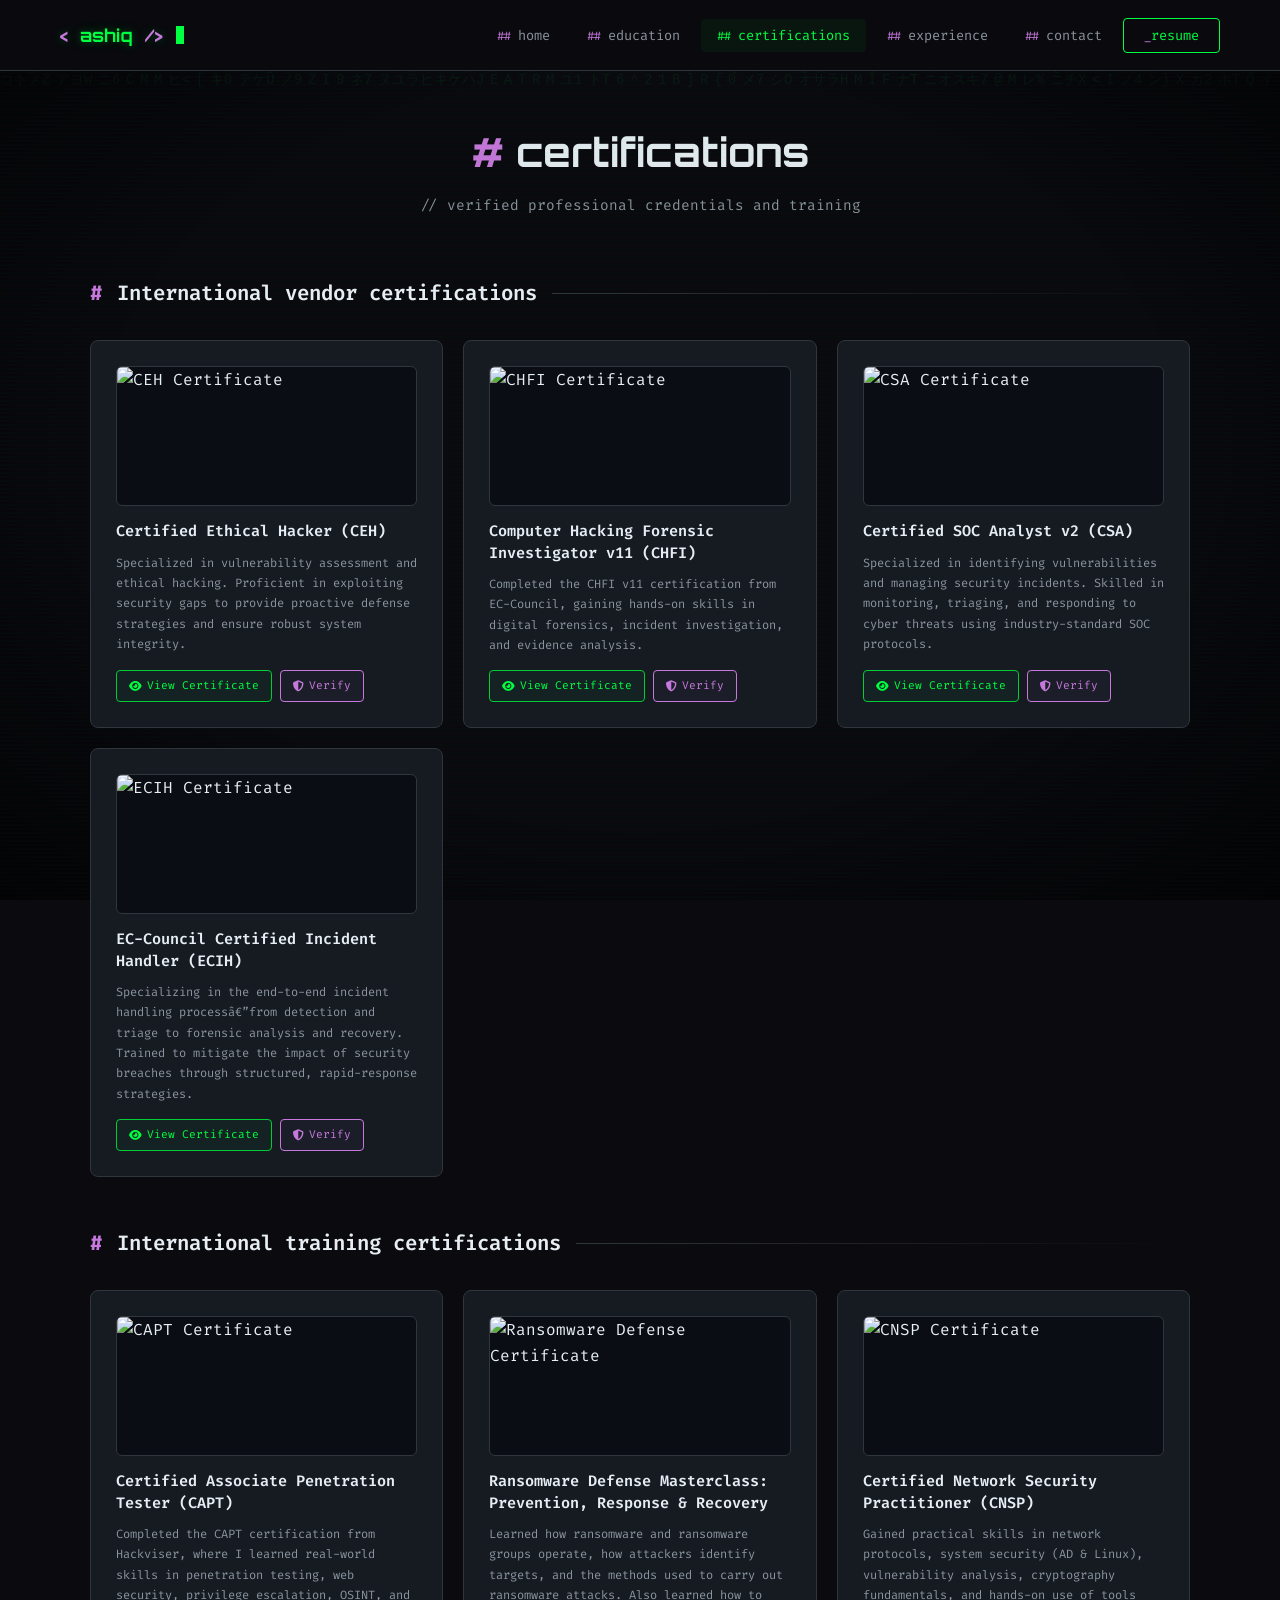
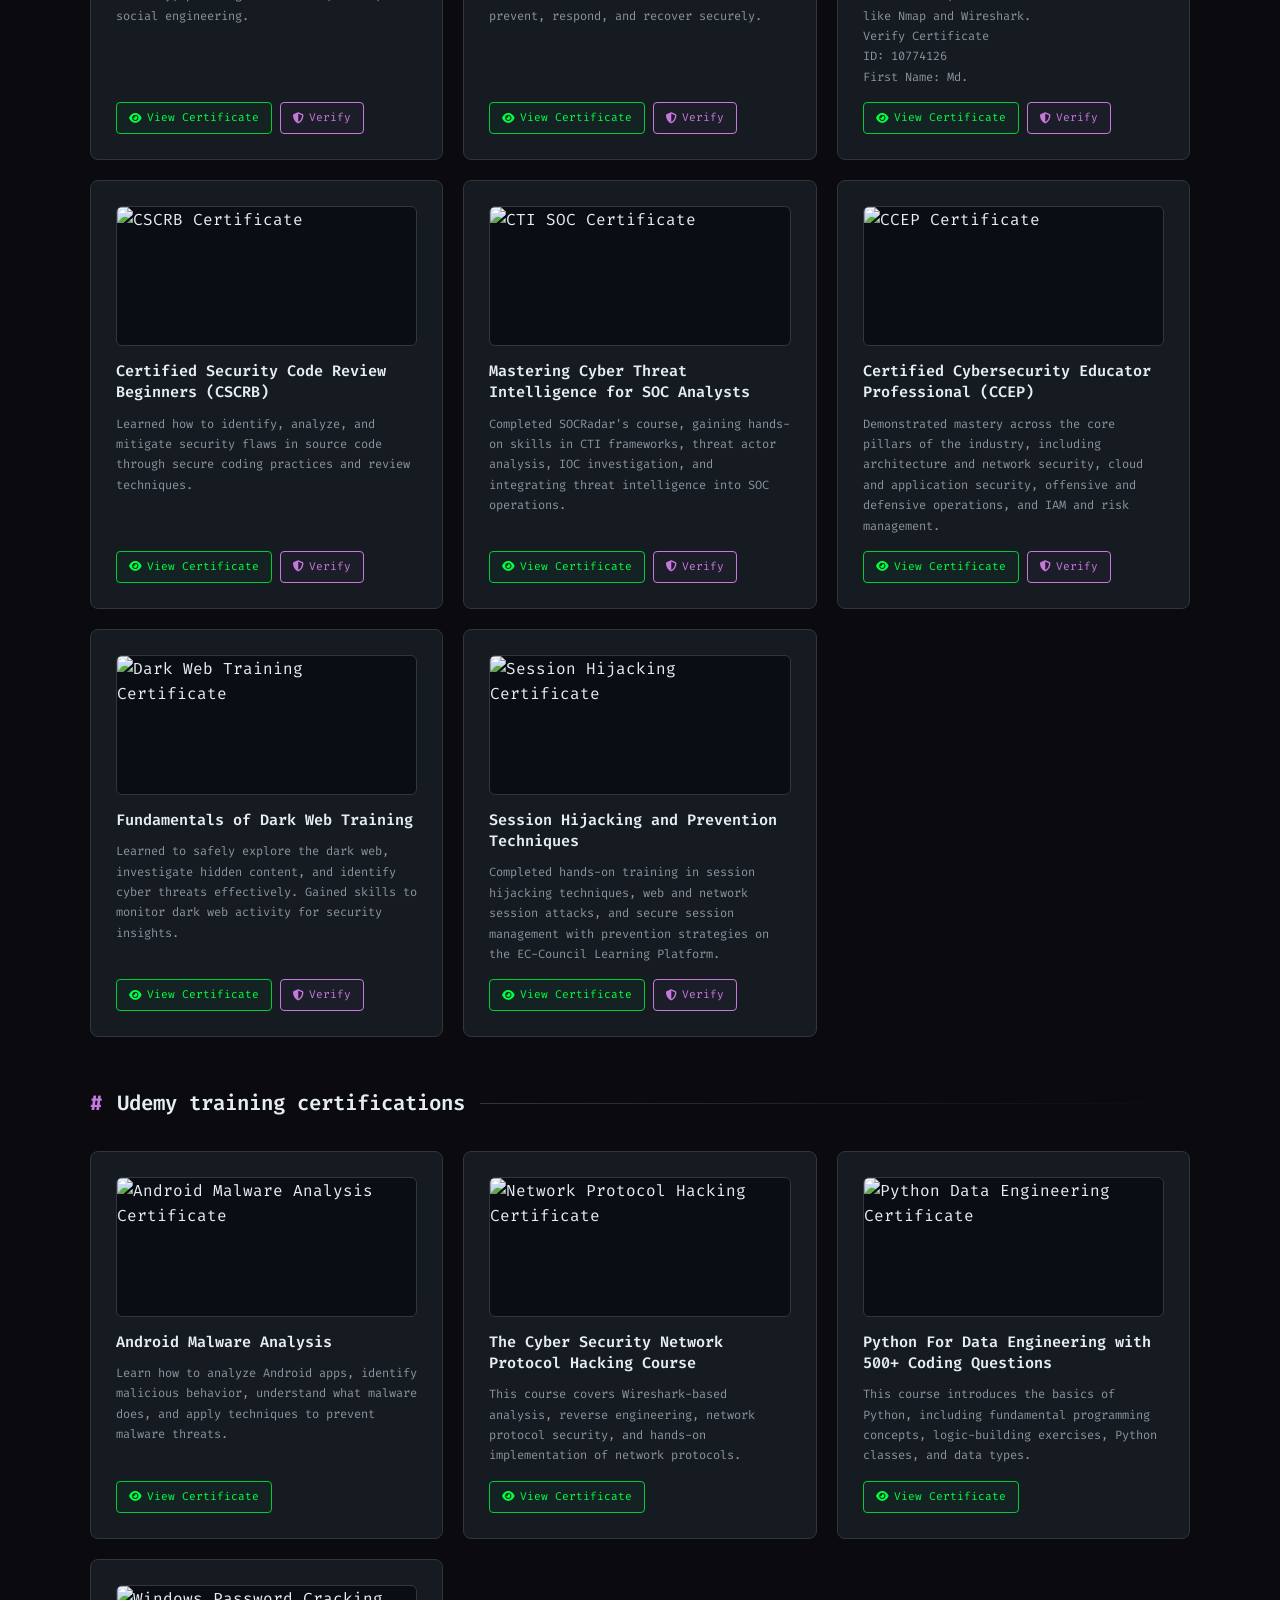
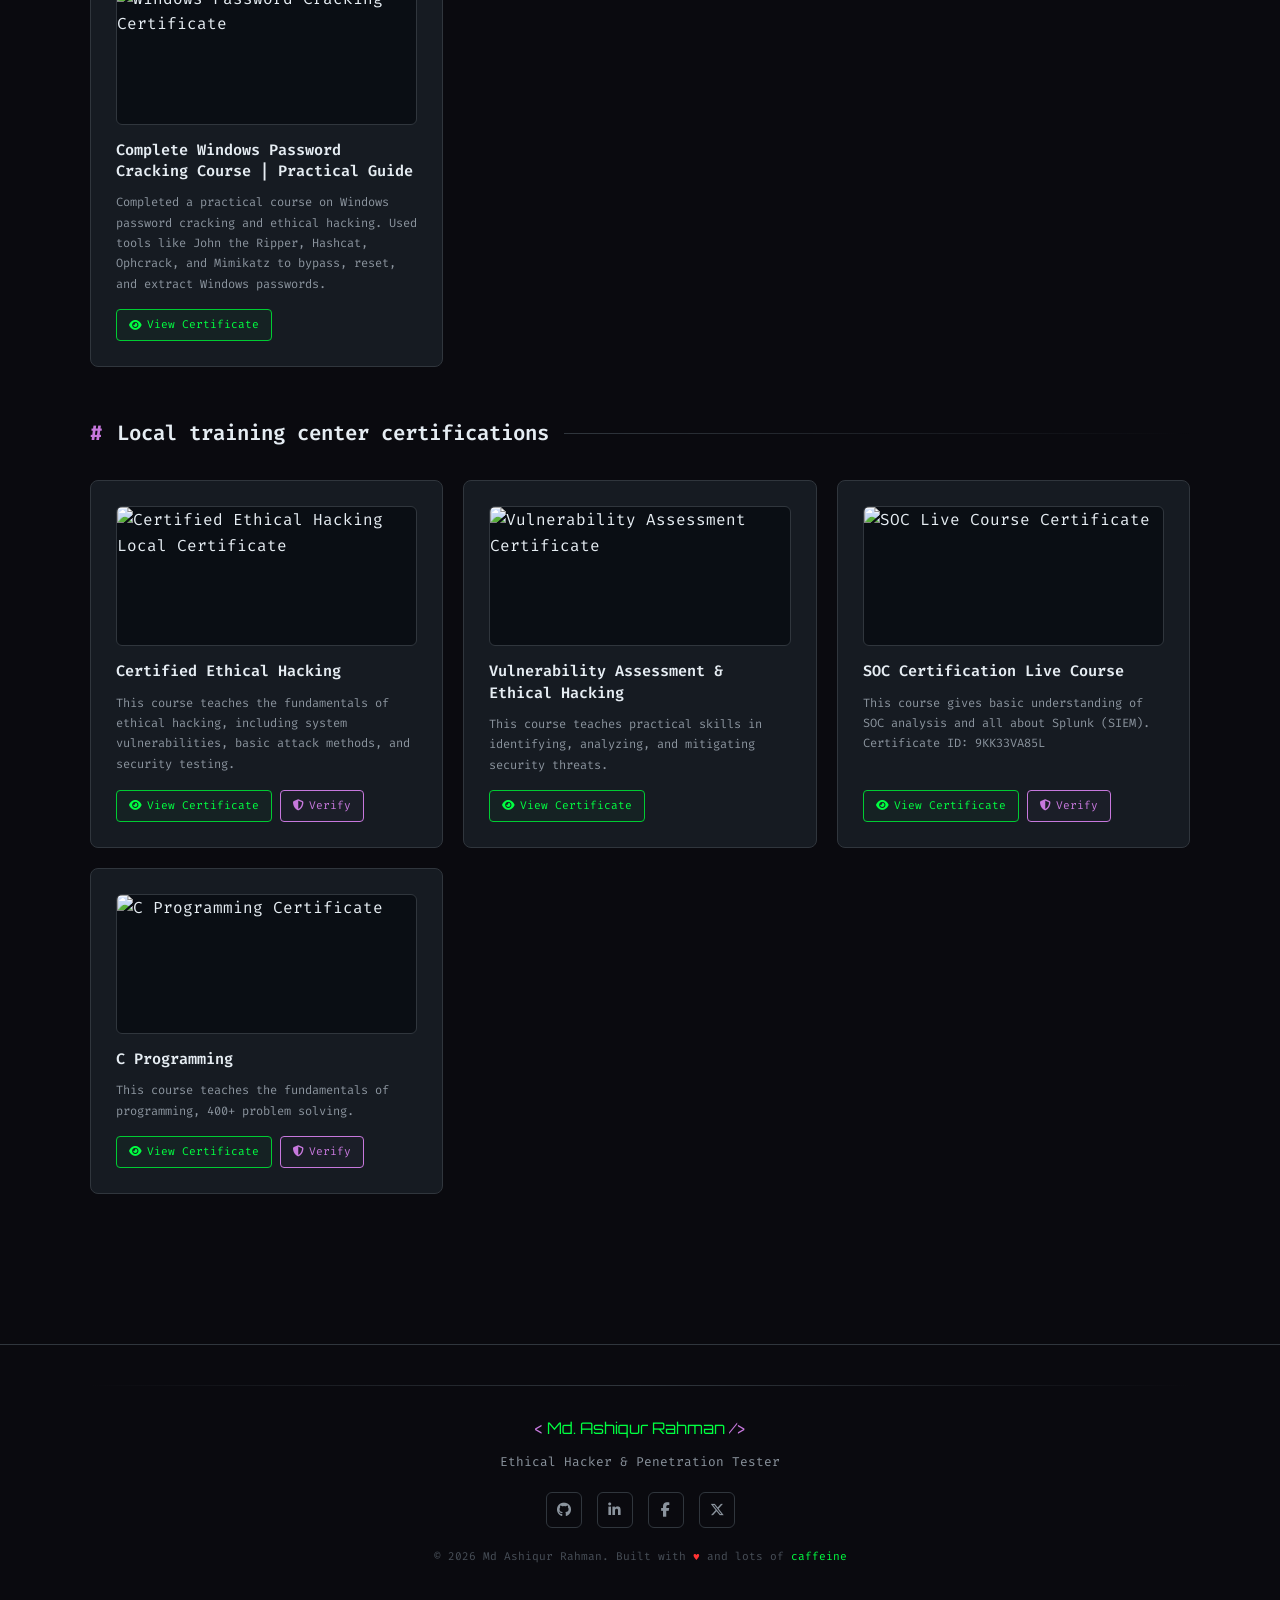
==== certifications.html @ 6effbdec "Add files via upload" ====
﻿<!DOCTYPE html>
<html lang="en">
<head>
    <meta charset="UTF-8">
    <meta name="viewport" content="width=device-width, initial-scale=1.0">
    <title>Certifications | Md Ashiqur Rahman</title>
    <link rel="icon" type="image/png" href="images/Adobe-Express-file-2.png">
    <link rel="preconnect" href="https://fonts.googleapis.com">
    <link href="https://fonts.googleapis.com/css2?family=Fira+Code:wght@300;400;500;600;700&family=Orbitron:wght@400;500;600;700;800;900&display=swap" rel="stylesheet">
    <link rel="stylesheet" href="https://cdnjs.cloudflare.com/ajax/libs/font-awesome/6.7.2/css/all.min.css">
    <link rel="stylesheet" href="css/style.css?v=4">
</head>
<body>

    <!-- ===== LOADING SCREEN ===== -->
    <div class="loader" id="loader">
        <div class="loader-text">[ system/init ]</div>
        <div class="loader-bar"><div class="fill"></div></div>
        <div class="loader-sub">loading certifications<span class="blink">_</span></div>
    </div>

    <!-- ===== MATRIX CANVAS ===== -->
    <canvas id="matrix-canvas"></canvas>

    <!-- ===== SCANLINES ===== -->
    <div class="scanlines"></div>

    <!-- ===== CRT OVERLAY ===== -->
    <div class="crt-overlay"></div>

    <!-- ===== CUSTOM CURSOR ===== -->
    <div class="custom-cursor" id="cursor"></div>
    <div class="custom-cursor-dot" id="cursor-dot"></div>

    <!-- ===== NAVIGATION ===== -->
    <nav id="navbar">
        <div class="nav-container">
            <a href="index.html" class="nav-logo">
                <span class="logo-bracket"><</span>
                <span>ashiq</span>
                <span class="logo-bracket">/></span>
                <span class="logo-cursor"></span>
            </a>
            <ul class="nav-links" id="navLinks">
                <li><a href="index.html">home</a></li>
                <li><a href="education.html">education</a></li>
                <li><a href="certifications.html" class="active">certifications</a></li>
                <li><a href="experience.html">experience</a></li>
                <li><a href="contact.html">contact</a></li>
                <li><a href="resume.pdf" target="_blank" class="nav-resume">resume</a></li>
            </ul>
            <button class="nav-toggle" id="navToggle" aria-label="Toggle menu">
                <span></span>
                <span></span>
                <span></span>
            </button>
        </div>
    </nav>

    <!-- ===== PAGE HEADER ===== -->
    <div class="page-header">
        <h1 class="page-title"><span class="hash">#</span> certifications</h1>
        <p class="page-subtitle">// verified professional credentials and training</p>
    </div>

    <!-- ===== CERTIFICATIONS ===== -->
    <section style="padding-top: 20px; min-height: auto;">
        <div class="container">

            <!-- International Vendor Certifications -->
            <div class="cert-category reveal">
                <div class="cert-category-title">
                    <span class="hash">#</span>
                    <h2>International vendor certifications</h2>
                    <span class="line"></span>
                </div>
                <div class="cert-grid">
                    <div class="cert-card">
                        <img class="cert-image" src="images/Screenshot_1-1.jpg" alt="CEH Certificate">
                        <h3 class="cert-title">Certified Ethical Hacker (CEH)</h3>
                        <p class="cert-desc">Specialized in vulnerability assessment and ethical hacking. Proficient in exploiting security gaps to provide proactive defense strategies and ensure robust system integrity.</p>
                        <div class="cert-links">
                            <a href="images/Screenshot_1-1.jpg" target="_blank" class="cert-link"><i class="fa-solid fa-eye"></i> View Certificate</a>
                            <a href="https://aspen.eccouncil.org/VerifyBadge?type=certification&a=tGJyXEzJn/xERY1Ft7OketbASz5kCQ42v6Pt16C//j8=" target="_blank" class="cert-link verify"><i class="fa-solid fa-shield-halved"></i> Verify</a>
                        </div>
                    </div>
                    <div class="cert-card">
                        <img class="cert-image" src="images/Screenshot-2026-05-05-163207.jpg" alt="CHFI Certificate">
                        <h3 class="cert-title">Computer Hacking Forensic Investigator v11 (CHFI)</h3>
                        <p class="cert-desc">Completed the CHFI v11 certification from EC-Council, gaining hands-on skills in digital forensics, incident investigation, and evidence analysis.</p>
                        <div class="cert-links">
                            <a href="images/Screenshot-2026-05-05-163207.jpg" target="_blank" class="cert-link"><i class="fa-solid fa-eye"></i> View Certificate</a>
                            <a href="https://aspen.eccouncil.org/VerifyBadge?type=certification&a=qYIYOniqSTsTRsS0D9keASsWNnvhWNO7Ewsu1qLX5ZM=" target="_blank" class="cert-link verify"><i class="fa-solid fa-shield-halved"></i> Verify</a>
                        </div>
                    </div>
                    <div class="cert-card">
                        <img class="cert-image" src="images/Screenshot_1.jpg" alt="CSA Certificate">
                        <h3 class="cert-title">Certified SOC Analyst v2 (CSA)</h3>
                        <p class="cert-desc">Specialized in identifying vulnerabilities and managing security incidents. Skilled in monitoring, triaging, and responding to cyber threats using industry-standard SOC protocols.</p>
                        <div class="cert-links">
                            <a href="images/Screenshot_1.jpg" target="_blank" class="cert-link"><i class="fa-solid fa-eye"></i> View Certificate</a>
                            <a href="https://aspen.eccouncil.org/VerifyBadge?type=certification&a=m4pncLSmiPfHH8PQWFI6sLcp2MDNah5JCIeL3FbA0y8=" target="_blank" class="cert-link verify"><i class="fa-solid fa-shield-halved"></i> Verify</a>
                        </div>
                    </div>
                    <div class="cert-card">
                        <img class="cert-image" src="images/Screenshot_2.jpg" alt="ECIH Certificate">
                        <h3 class="cert-title">EC-Council Certified Incident Handler (ECIH)</h3>
                        <p class="cert-desc">Specializing in the end-to-end incident handling processâ€”from detection and triage to forensic analysis and recovery. Trained to mitigate the impact of security breaches through structured, rapid-response strategies.</p>
                        <div class="cert-links">
                            <a href="images/Screenshot_2.jpg" target="_blank" class="cert-link"><i class="fa-solid fa-eye"></i> View Certificate</a>
                            <a href="https://aspen.eccouncil.org/VerifyBadge?type=certification&a=wAYnH3V6ZuIBVJ+5RF+nX1T6Pq6Szw/CJ2M9+wcdu/U=" target="_blank" class="cert-link verify"><i class="fa-solid fa-shield-halved"></i> Verify</a>
                        </div>
                    </div>
                </div>
            </div>

            <!-- International Training Certifications -->
            <div class="cert-category reveal">
                <div class="cert-category-title">
                    <span class="hash">#</span>
                    <h2>International training certifications</h2>
                    <span class="line"></span>
                </div>
                <div class="cert-grid">
                    <div class="cert-card">
                        <img class="cert-image" src="images/CAPT-Hackviser_page-0001.jpg" alt="CAPT Certificate">
                        <h3 class="cert-title">Certified Associate Penetration Tester (CAPT)</h3>
                        <p class="cert-desc">Completed the CAPT certification from Hackviser, where I learned real-world skills in penetration testing, web security, privilege escalation, OSINT, and social engineering.</p>
                        <div class="cert-links">
                            <a href="images/CAPT-Hackviser_page-0001.jpg" target="_blank" class="cert-link"><i class="fa-solid fa-eye"></i> View Certificate</a>
                            <a href="https://hackviser.com/verify?id=HV-CAPT-O6DCX4YD" target="_blank" class="cert-link verify"><i class="fa-solid fa-shield-halved"></i> Verify</a>
                        </div>
                    </div>
                    <div class="cert-card">
                        <img class="cert-image" src="images/Ransomware-Defense-Masterclass-Prevention-Response-Recovery-conv-1.jpg" alt="Ransomware Defense Certificate">
                        <h3 class="cert-title">Ransomware Defense Masterclass: Prevention, Response & Recovery</h3>
                        <p class="cert-desc">Learned how ransomware and ransomware groups operate, how attackers identify targets, and the methods used to carry out ransomware attacks. Also learned how to prevent, respond, and recover securely.</p>
                        <div class="cert-links">
                            <a href="images/Ransomware-Defense-Masterclass-Prevention-Response-Recovery-conv-1.jpg" target="_blank" class="cert-link"><i class="fa-solid fa-eye"></i> View Certificate</a>
                            <a href="https://credsverse.com/credentials/b82e0cce-b6a1-4255-9157-c9f87fd19bd0?preview=1" target="_blank" class="cert-link verify"><i class="fa-solid fa-shield-halved"></i> Verify</a>
                        </div>
                    </div>
                    <div class="cert-card">
                        <img class="cert-image" src="images/10774126.jpg" alt="CNSP Certificate">
                        <h3 class="cert-title">Certified Network Security Practitioner (CNSP)</h3>
                        <p class="cert-desc">Gained practical skills in network protocols, system security (AD & Linux), vulnerability analysis, cryptography fundamentals, and hands-on use of tools like Nmap and Wireshark.<br>Verify Certificate<br>ID: 10774126<br>First Name: Md.</p>
                        <div class="cert-links">
                            <a href="images/10774126.jpg" target="_blank" class="cert-link"><i class="fa-solid fa-eye"></i> View Certificate</a>
                            <a href="https://secops.group/certificate-validation/" target="_blank" class="cert-link verify"><i class="fa-solid fa-shield-halved"></i> Verify</a>
                        </div>
                    </div>
                    <div class="cert-card">
                        <img class="cert-image" src="images/Certified-Security-Code-Review-Beginners-CSCRB-conv-1.jpg" alt="CSCRB Certificate">
                        <h3 class="cert-title">Certified Security Code Review Beginners (CSCRB)</h3>
                        <p class="cert-desc">Learned how to identify, analyze, and mitigate security flaws in source code through secure coding practices and review techniques.</p>
                        <div class="cert-links">
                            <a href="images/Certified-Security-Code-Review-Beginners-CSCRB-conv-1.jpg" target="_blank" class="cert-link"><i class="fa-solid fa-eye"></i> View Certificate</a>
                            <a href="https://redteamleaders.coursestack.com/exam-completion/439674467c656b78" target="_blank" class="cert-link verify"><i class="fa-solid fa-shield-halved"></i> Verify</a>
                        </div>
                    </div>
                    <div class="cert-card">
                        <img class="cert-image" src="images/Mastering-Cyber-Threat-Intelligence-for-SOC-Analysts-Comp-conv-1.jpg" alt="CTI SOC Certificate">
                        <h3 class="cert-title">Mastering Cyber Threat Intelligence for SOC Analysts</h3>
                        <p class="cert-desc">Completed SOCRadar's course, gaining hands-on skills in CTI frameworks, threat actor analysis, IOC investigation, and integrating threat intelligence into SOC operations.</p>
                        <div class="cert-links">
                            <a href="images/Mastering-Cyber-Threat-Intelligence-for-SOC-Analysts-Comp-conv-1.jpg" target="_blank" class="cert-link"><i class="fa-solid fa-eye"></i> View Certificate</a>
                            <a href="https://credsverse.com/credentials/46f5feeb-10a0-47e6-aa0d-2f125ebf290d?preview=1" target="_blank" class="cert-link verify"><i class="fa-solid fa-shield-halved"></i> Verify</a>
                        </div>
                    </div>
                    <div class="cert-card">
                        <img class="cert-image" src="images/ba7f3fbb-f8c1-4401-a8a9-6f8e244708bf.jpg" alt="CCEP Certificate">
                        <h3 class="cert-title">Certified Cybersecurity Educator Professional (CCEP)</h3>
                        <p class="cert-desc">Demonstrated mastery across the core pillars of the industry, including architecture and network security, cloud and application security, offensive and defensive operations, and IAM and risk management.</p>
                        <div class="cert-links">
                            <a href="images/ba7f3fbb-f8c1-4401-a8a9-6f8e244708bf.jpg" target="_blank" class="cert-link"><i class="fa-solid fa-eye"></i> View Certificate</a>
                            <a href="https://courses.redteamleaders.com/exam-completion/bc56f5300c1ba737" target="_blank" class="cert-link verify"><i class="fa-solid fa-shield-halved"></i> Verify</a>
                        </div>
                    </div>
                    <div class="cert-card">
                        <img class="cert-image" src="images/A1B61D75-280F-4AB6-BE63-D95E2BFC747E.jpg" alt="Dark Web Training Certificate">
                        <h3 class="cert-title">Fundamentals of Dark Web Training</h3>
                        <p class="cert-desc">Learned to safely explore the dark web, investigate hidden content, and identify cyber threats effectively. Gained skills to monitor dark web activity for security insights.</p>
                        <div class="cert-links">
                            <a href="images/A1B61D75-280F-4AB6-BE63-D95E2BFC747E.jpg" target="_blank" class="cert-link"><i class="fa-solid fa-eye"></i> View Certificate</a>
                            <a href="https://credsverse.com/credentials/7e461cd3-60bc-4415-a8ff-fcbecfb9b4e6?preview=1" target="_blank" class="cert-link verify"><i class="fa-solid fa-shield-halved"></i> Verify</a>
                        </div>
                    </div>
                    <div class="cert-card">
                        <img class="cert-image" src="images/293d38c9-1ee7-4066-9048-d7169485b5ae.jpg" alt="Session Hijacking Certificate">
                        <h3 class="cert-title">Session Hijacking and Prevention Techniques</h3>
                        <p class="cert-desc">Completed hands-on training in session hijacking techniques, web and network session attacks, and secure session management with prevention strategies on the EC-Council Learning Platform.</p>
                        <div class="cert-links">
                            <a href="images/293d38c9-1ee7-4066-9048-d7169485b5ae.jpg" target="_blank" class="cert-link"><i class="fa-solid fa-eye"></i> View Certificate</a>
                            <a href="https://learn.eccouncil.org/certificate/057224c1-45d6-446b-a5d4-fa399db7714c" target="_blank" class="cert-link verify"><i class="fa-solid fa-shield-halved"></i> Verify</a>
                        </div>
                    </div>
                </div>
            </div>

            <!-- Udemy Training Certifications -->
            <div class="cert-category reveal">
                <div class="cert-category-title">
                    <span class="hash">#</span>
                    <h2>Udemy training certifications</h2>
                    <span class="line"></span>
                </div>
                <div class="cert-grid">
                    <div class="cert-card">
                        <img class="cert-image" src="images/UC-07da6d44-ec73-419f-b592-424d95932010.jpg" alt="Android Malware Analysis Certificate">
                        <h3 class="cert-title">Android Malware Analysis</h3>
                        <p class="cert-desc">Learn how to analyze Android apps, identify malicious behavior, understand what malware does, and apply techniques to prevent malware threats.</p>
                        <div class="cert-links">
                            <a href="images/UC-07da6d44-ec73-419f-b592-424d95932010.jpg" target="_blank" class="cert-link"><i class="fa-solid fa-eye"></i> View Certificate</a>
                        </div>
                    </div>
                    <div class="cert-card">
                        <img class="cert-image" src="images/The-Cyber-Security-Network-Protocol-Hacking-Course.jpg" alt="Network Protocol Hacking Certificate">
                        <h3 class="cert-title">The Cyber Security Network Protocol Hacking Course</h3>
                        <p class="cert-desc">This course covers Wireshark-based analysis, reverse engineering, network protocol security, and hands-on implementation of network protocols.</p>
                        <div class="cert-links">
                            <a href="images/The-Cyber-Security-Network-Protocol-Hacking-Course.jpg" target="_blank" class="cert-link"><i class="fa-solid fa-eye"></i> View Certificate</a>
                        </div>
                    </div>
                    <div class="cert-card">
                        <img class="cert-image" src="images/UC-3b0203b1-3b0e-4e8d-a028-05b8977cd5ef.jpg" alt="Python Data Engineering Certificate">
                        <h3 class="cert-title">Python For Data Engineering with 500+ Coding Questions</h3>
                        <p class="cert-desc">This course introduces the basics of Python, including fundamental programming concepts, logic-building exercises, Python classes, and data types.</p>
                        <div class="cert-links">
                            <a href="images/UC-3b0203b1-3b0e-4e8d-a028-05b8977cd5ef.jpg" target="_blank" class="cert-link"><i class="fa-solid fa-eye"></i> View Certificate</a>
                        </div>
                    </div>
                    <div class="cert-card">
                        <img class="cert-image" src="images/UC-92eeba50-8ac5-4489-9798-c5931ceb0b0c.jpg" alt="Windows Password Cracking Certificate">
                        <h3 class="cert-title">Complete Windows Password Cracking Course | Practical Guide</h3>
                        <p class="cert-desc">Completed a practical course on Windows password cracking and ethical hacking. Used tools like John the Ripper, Hashcat, Ophcrack, and Mimikatz to bypass, reset, and extract Windows passwords.</p>
                        <div class="cert-links">
                            <a href="images/UC-92eeba50-8ac5-4489-9798-c5931ceb0b0c.jpg" target="_blank" class="cert-link"><i class="fa-solid fa-eye"></i> View Certificate</a>
                        </div>
                    </div>
                </div>
            </div>

            <!-- Local Training Center Certifications -->
            <div class="cert-category reveal">
                <div class="cert-category-title">
                    <span class="hash">#</span>
                    <h2>Local training center certifications</h2>
                    <span class="line"></span>
                </div>
                <div class="cert-grid">
                    <div class="cert-card">
                        <img class="cert-image" src="images/CreativeIT_certificate_page-0001.jpg" alt="Certified Ethical Hacking Local Certificate">
                        <h3 class="cert-title">Certified Ethical Hacking</h3>
                        <p class="cert-desc">This course teaches the fundamentals of ethical hacking, including system vulnerabilities, basic attack methods, and security testing.</p>
                        <div class="cert-links">
                            <a href="images/CreativeIT_certificate_page-0001.jpg" target="_blank" class="cert-link"><i class="fa-solid fa-eye"></i> View Certificate</a>
                            <a href="https://certificate.citsmp.com/?certificate_id=ECEH-22080115" target="_blank" class="cert-link verify"><i class="fa-solid fa-shield-halved"></i> Verify</a>
                        </div>
                    </div>
                    <div class="cert-card">
                        <img class="cert-image" src="images/vulnerability-assessment-and-penetration-testing-BTB.jpg" alt="Vulnerability Assessment Certificate">
                        <h3 class="cert-title">Vulnerability Assessment & Ethical Hacking</h3>
                        <p class="cert-desc">This course teaches practical skills in identifying, analyzing, and mitigating security threats.</p>
                        <div class="cert-links">
                            <a href="images/vulnerability-assessment-and-penetration-testing-BTB.jpg" target="_blank" class="cert-link"><i class="fa-solid fa-eye"></i> View Certificate</a>
                        </div>
                    </div>
                    <div class="cert-card">
                        <img class="cert-image" src="images/Md-Ashiqur-Rahman_SOC_page-0001.jpg" alt="SOC Live Course Certificate">
                        <h3 class="cert-title">SOC Certification Live Course</h3>
                        <p class="cert-desc">This course gives basic understanding of SOC analysis and all about Splunk (SIEM). Certificate ID: 9KK33VA85L</p>
                        <div class="cert-links">
                            <a href="images/Md-Ashiqur-Rahman_SOC_page-0001.jpg" target="_blank" class="cert-link"><i class="fa-solid fa-eye"></i> View Certificate</a>
                            <a href="https://bytecapsuleit.com/verify-certificate" target="_blank" class="cert-link verify"><i class="fa-solid fa-shield-halved"></i> Verify</a>
                        </div>
                    </div>
                    <div class="cert-card">
                        <img class="cert-image" src="images/c-programing-basics.jpg" alt="C Programming Certificate">
                        <h3 class="cert-title">C Programming</h3>
                        <p class="cert-desc">This course teaches the fundamentals of programming, 400+ problem solving.</p>
                        <div class="cert-links">
                            <a href="images/c-programing-basics.jpg" target="_blank" class="cert-link"><i class="fa-solid fa-eye"></i> View Certificate</a>
                            <a href="https://goedu.ac/certificate/74f48e40b90b4ce696097939caa9040d" target="_blank" class="cert-link verify"><i class="fa-solid fa-shield-halved"></i> Verify</a>
                        </div>
                    </div>
                </div>
            </div>

        </div>
    </section>

    <!-- ===== FOOTER ===== -->
    <footer>
        <div class="footer-content">
            <div class="footer-divider"></div>
            <p class="footer-name">
                <span class="bracket"><</span> Md. Ashiqur Rahman <span class="bracket">/></span>
            </p>
            <p class="footer-tagline">Ethical Hacker & Penetration Tester</p>
            <div class="footer-social">
                <a href="https://github.com/H3xPh4nt0m" target="_blank" aria-label="GitHub"><i class="fa-brands fa-github"></i></a>
                <a href="https://www.linkedin.com/in/md-ashiqur-rahman-35151b208/" target="_blank" aria-label="LinkedIn"><i class="fa-brands fa-linkedin-in"></i></a>
                <a href="https://www.facebook.com/md.ashiqrahman.121" target="_blank" aria-label="Facebook"><i class="fa-brands fa-facebook-f"></i></a>
                <a href="https://x.com/MDASHIKARMAN" target="_blank" aria-label="Twitter"><i class="fa-brands fa-x-twitter"></i></a>
            </div>
            <p class="footer-copy">
                &copy; 2026 Md Ashiqur Rahman. Built with <span class="heart">♥</span> and lots of <span style="color: var(--green);">caffeine</span>
            </p>
        </div>
    </footer>

    <script src="js/main.js?v=4"></script>
</body>
</html>
---- css/style.css ----
/* ===== RESET & BASE ===== */
*, *::before, *::after {
    margin: 0;
    padding: 0;
    box-sizing: border-box;
}

:root {
    --bg-primary: #0a0a0f;
    --bg-secondary: #0d1117;
    --bg-card: #161b22;
    --bg-terminal: #0a0e14;
    --green: #00ff41;
    --green-dim: #00cc33;
    --purple: #C778DD;
    --purple-dim: #a855f7;
    --cyan: #00d4ff;
    --red: #ff3333;
    --orange: #ff8800;
    --text-primary: #e6edf3;
    --text-secondary: #8b949e;
    --text-dim: #484f58;
    --border: #30363d;
    --glow-green: 0 0 10px rgba(0, 255, 65, 0.3), 0 0 20px rgba(0, 255, 65, 0.1);
    --glow-purple: 0 0 10px rgba(199, 120, 221, 0.3), 0 0 20px rgba(199, 120, 221, 0.1);
}

html {
    scroll-behavior: smooth;
}

body {
    font-family: 'Fira Code', monospace;
    background: var(--bg-primary);
    color: var(--text-primary);
    line-height: 1.6;
    overflow-x: hidden;
    min-height: 100vh;
}

a {
    text-decoration: none;
    color: var(--purple);
    transition: all 0.3s ease;
}
a:hover {
    color: var(--green);
    text-shadow: var(--glow-green);
}

::selection {
    background: var(--green);
    color: var(--bg-primary);
}

::-webkit-scrollbar {
    width: 6px;
}
::-webkit-scrollbar-track {
    background: var(--bg-primary);
}
::-webkit-scrollbar-thumb {
    background: var(--green-dim);
    border-radius: 3px;
}
::-webkit-scrollbar-thumb:hover {
    background: var(--green);
}

/* ===== MATRIX RAIN CANVAS ===== */
#matrix-canvas {
    position: fixed;
    top: 0;
    left: 0;
    width: 100%;
    height: 100%;
    z-index: 0;
    opacity: 0.08;
    pointer-events: none;
}

/* ===== SCANLINE OVERLAY ===== */
.scanlines {
    position: fixed;
    top: 0;
    left: 0;
    width: 100%;
    height: 100%;
    z-index: 1;
    pointer-events: none;
    background: repeating-linear-gradient(
        0deg,
        transparent,
        transparent 2px,
        rgba(0, 255, 65, 0.015) 2px,
        rgba(0, 255, 65, 0.015) 4px
    );
}

/* ===== CRT EFFECT ===== */
.crt-overlay {
    position: fixed;
    top: 0;
    left: 0;
    width: 100%;
    height: 100%;
    z-index: 1;
    pointer-events: none;
    background: radial-gradient(ellipse at center, transparent 60%, rgba(0, 0, 0, 0.6) 100%);
}

/* ===== CURSOR CUSTOM ===== */
.custom-cursor {
    width: 20px;
    height: 20px;
    border: 2px solid var(--green);
    border-radius: 50%;
    position: fixed;
    pointer-events: none;
    z-index: 9999;
    transition: transform 0.1s ease;
    mix-blend-mode: difference;
    display: none;
}
.custom-cursor-dot {
    width: 4px;
    height: 4px;
    background: var(--green);
    border-radius: 50%;
    position: fixed;
    pointer-events: none;
    z-index: 9999;
    transition: transform 0.05s ease;
    display: none;
}

/* ===== NAVIGATION ===== */
nav {
    position: fixed;
    top: 0;
    left: 0;
    width: 100%;
    z-index: 1000;
    background: rgba(10, 10, 15, 0.95);
    backdrop-filter: blur(10px);
    border-bottom: 1px solid var(--border);
    transition: all 0.3s ease;
}
nav.scrolled {
    background: rgba(10, 10, 15, 0.98);
    box-shadow: 0 0 20px rgba(0, 255, 65, 0.05);
}
.nav-container {
    max-width: 1200px;
    margin: 0 auto;
    padding: 0 20px;
    display: flex;
    align-items: center;
    justify-content: space-between;
    height: 70px;
}
.nav-logo {
    display: flex;
    align-items: center;
    gap: 12px;
    font-family: 'Orbitron', sans-serif;
    font-weight: 700;
    font-size: 1.1rem;
    color: var(--green);
    text-shadow: var(--glow-green);
}
.nav-logo .logo-bracket {
    color: var(--purple);
}
.nav-logo .logo-cursor {
    display: inline-block;
    width: 8px;
    height: 18px;
    background: var(--green);
    animation: blink 1s step-end infinite;
    margin-left: 2px;
}
.nav-links {
    display: flex;
    align-items: center;
    gap: 5px;
    list-style: none;
}
.nav-links li a {
    padding: 8px 16px;
    font-size: 0.85rem;
    color: var(--text-secondary);
    font-family: 'Fira Code', monospace;
    border-radius: 4px;
    transition: all 0.3s ease;
    position: relative;
}
.nav-links li a::before {
    content: '## ';
    color: var(--purple);
    font-size: 0.75rem;
}
.nav-links li a:hover,
.nav-links li a.active {
    color: var(--green);
    background: rgba(0, 255, 65, 0.05);
}
.nav-links li a:hover::before,
.nav-links li a.active::before {
    color: var(--green);
}
.nav-resume {
    background: transparent;
    border: 1px solid var(--green);
    color: var(--green) !important;
    padding: 8px 20px !important;
    border-radius: 4px !important;
    font-family: 'Fira Code', monospace;
    font-size: 0.85rem;
    cursor: pointer;
    transition: all 0.3s ease;
}
.nav-resume:hover {
    background: rgba(0, 255, 65, 0.1) !important;
    box-shadow: var(--glow-green);
}
.nav-resume::before {
    content: '_' !important;
}
.nav-toggle {
    display: none;
    flex-direction: column;
    gap: 5px;
    cursor: pointer;
    padding: 5px;
    background: none;
    border: none;
}
.nav-toggle span {
    width: 25px;
    height: 2px;
    background: var(--green);
    transition: all 0.3s ease;
}
.nav-toggle.active span:nth-child(1) {
    transform: rotate(45deg) translate(5px, 5px);
}
.nav-toggle.active span:nth-child(2) {
    opacity: 0;
}
.nav-toggle.active span:nth-child(3) {
    transform: rotate(-45deg) translate(5px, -5px);
}

/* ===== SECTIONS ===== */
section {
    position: relative;
    z-index: 2;
    min-height: 100vh;
    padding: 100px 20px;
}
.container {
    max-width: 1100px;
    margin: 0 auto;
}

/* ===== TERMINAL HEADER ===== */
.section-terminal-header {
    display: flex;
    align-items: center;
    gap: 15px;
    margin-bottom: 50px;
    font-family: 'Fira Code', monospace;
}
.section-terminal-header .hash {
    color: var(--purple);
    font-size: 1.5rem;
    font-weight: 700;
}
.section-terminal-header .title {
    font-family: 'Fira Code', monospace;
    font-size: 1.5rem;
    font-weight: 600;
    color: var(--text-primary);
    text-transform: lowercase;
}
.section-terminal-header .line {
    flex: 1;
    height: 1px;
    background: linear-gradient(90deg, var(--border), transparent);
}

/* ===== PAGE HEADER (for subpages) ===== */
.page-header {
    padding-top: 120px;
    padding-bottom: 40px;
    text-align: center;
}
.page-header .page-title {
    font-family: 'Orbitron', sans-serif;
    font-size: 2.5rem;
    font-weight: 700;
    color: var(--text-primary);
    margin-bottom: 10px;
}
.page-header .page-title .hash {
    color: var(--purple);
}
.page-header .page-subtitle {
    font-size: 0.9rem;
    color: var(--text-secondary);
}

/* ===== HERO SECTION ===== */
#home {
    display: flex;
    align-items: center;
    min-height: 100vh;
    padding-top: 70px;
}
.hero {
    display: grid;
    grid-template-columns: 1fr 1fr;
    gap: 60px;
    align-items: center;
    padding: 40px 0;
}
.hero-content {
    position: relative;
}
.hero-badge {
    display: inline-flex;
    align-items: center;
    gap: 8px;
    padding: 6px 16px;
    border: 1px solid var(--green-dim);
    border-radius: 20px;
    font-size: 0.75rem;
    color: var(--green);
    margin-bottom: 25px;
    background: rgba(0, 255, 65, 0.03);
}
.hero-badge .dot {
    width: 6px;
    height: 6px;
    background: var(--green);
    border-radius: 50%;
    animation: pulse-dot 2s ease-in-out infinite;
}
.hero-greeting {
    font-size: 1rem;
    color: var(--text-secondary);
    margin-bottom: 10px;
}
.hero-greeting .highlight {
    color: var(--purple);
}
.hero-name {
    font-family: 'Orbitron', sans-serif;
    font-size: 3.2rem;
    font-weight: 700;
    line-height: 1.1;
    margin-bottom: 15px;
    background: linear-gradient(135deg, var(--text-primary) 0%, var(--green) 50%, var(--purple) 100%);
    -webkit-background-clip: text;
    -webkit-text-fill-color: transparent;
    background-clip: text;
}
.hero-typing {
    font-size: 1.1rem;
    color: var(--text-secondary);
    margin-bottom: 20px;
    min-height: 30px;
}
.hero-typing .typed-text {
    color: var(--green);
}
.hero-typing .cursor-blink {
    display: inline-block;
    width: 3px;
    height: 1.1rem;
    background: var(--green);
    margin-left: 2px;
    animation: blink 1s step-end infinite;
}
.hero-desc {
    font-size: 0.9rem;
    color: var(--text-secondary);
    line-height: 1.8;
    margin-bottom: 30px;
    max-width: 500px;
}
.hero-buttons {
    display: flex;
    gap: 15px;
    flex-wrap: wrap;
    margin-bottom: 30px;
}
.btn {
    padding: 12px 28px;
    font-family: 'Fira Code', monospace;
    font-size: 0.85rem;
    border: 1px solid var(--green);
    border-radius: 4px;
    cursor: pointer;
    transition: all 0.3s ease;
    display: inline-flex;
    align-items: center;
    gap: 8px;
}
.btn-primary {
    background: rgba(0, 255, 65, 0.08);
    color: var(--green);
}
.btn-primary:hover {
    background: rgba(0, 255, 65, 0.15);
    box-shadow: var(--glow-green);
    transform: translateY(-2px);
}
.btn-secondary {
    background: transparent;
    color: var(--purple);
    border-color: var(--purple);
}
.btn-secondary:hover {
    background: rgba(199, 120, 221, 0.1);
    box-shadow: var(--glow-purple);
    transform: translateY(-2px);
}
.btn-outline {
    background: transparent;
    color: var(--text-secondary);
    border-color: var(--border);
}
.btn-outline:hover {
    border-color: var(--green);
    color: var(--green);
    box-shadow: var(--glow-green);
}
.hero-social {
    display: flex;
    gap: 15px;
}
.hero-social a {
    width: 40px;
    height: 40px;
    display: flex;
    align-items: center;
    justify-content: center;
    border: 1px solid var(--border);
    border-radius: 6px;
    color: var(--text-secondary);
    font-size: 1.1rem;
    transition: all 0.3s ease;
}
.hero-social a:hover {
    border-color: var(--green);
    color: var(--green);
    box-shadow: var(--glow-green);
    transform: translateY(-3px);
}

.hero-image {
    position: relative;
    display: flex;
    justify-content: center;
    align-items: center;
}
.hero-image-wrapper {
    position: relative;
    width: 350px;
    height: 350px;
}
.hero-image-wrapper .glow-ring {
    position: absolute;
    top: -10px;
    left: -10px;
    right: -10px;
    bottom: -10px;
    border: 1px solid var(--green-dim);
    border-radius: 50%;
    animation: spin 10s linear infinite;
    opacity: 0.3;
}
.hero-image-wrapper .glow-ring:nth-child(2) {
    top: -20px;
    left: -20px;
    right: -20px;
    bottom: -20px;
    border-color: var(--purple);
    animation-duration: 15s;
    animation-direction: reverse;
    opacity: 0.2;
}
.hero-image-wrapper .glow-ring:nth-child(3) {
    top: -30px;
    left: -30px;
    right: -30px;
    bottom: -30px;
    border-color: var(--cyan);
    animation-duration: 20s;
    opacity: 0.1;
}
.hero-image-wrapper .avatar {
    width: 100%;
    height: 100%;
    border-radius: 50%;
    object-fit: cover;
    object-position: center top;
    border: 2px solid var(--green-dim);
    position: relative;
    z-index: 2;
    filter: grayscale(20%) contrast(1.1);
    box-shadow: var(--glow-green);
    transition: all 0.3s ease;
}
.hero-image-wrapper .avatar:hover {
    border-color: var(--purple);
    box-shadow: var(--glow-purple);
    transform: scale(1.02);
}
.hero-image-wrapper .avatar-placeholder {
    width: 100%;
    height: 100%;
    border-radius: 50%;
    background: linear-gradient(135deg, var(--bg-card) 0%, var(--bg-secondary) 100%);
    border: 2px solid var(--border);
    display: flex;
    align-items: center;
    justify-content: center;
    font-size: 5rem;
    font-family: 'Orbitron', sans-serif;
    color: var(--green);
    text-shadow: var(--glow-green);
    position: relative;
    z-index: 2;
}
.hero-stats {
    display: grid;
    grid-template-columns: repeat(3, 1fr);
    gap: 15px;
    margin-top: 30px;
    position: relative;
    z-index: 2;
}
.hero-stat {
    text-align: center;
    padding: 15px 10px;
    border: 1px solid var(--border);
    border-radius: 8px;
    background: rgba(22, 27, 34, 0.5);
    backdrop-filter: blur(5px);
}
.hero-stat .number {
    font-family: 'Orbitron', sans-serif;
    font-size: 1.5rem;
    font-weight: 700;
    color: var(--green);
}
.hero-stat .label {
    font-size: 0.7rem;
    color: var(--text-secondary);
    margin-top: 5px;
    text-transform: uppercase;
    letter-spacing: 1px;
}

/* ===== ABOUT SECTION ===== */
#about {
    background: var(--bg-secondary);
}
.about-grid {
    display: grid;
    grid-template-columns: 1fr 1.2fr;
    gap: 60px;
    align-items: start;
}
.about-image-wrapper {
    position: relative;
}
.about-img-placeholder {
    width: 100%;
    max-width: 400px;
    aspect-ratio: 2/3;
    border-radius: 8px;
    border: 1px solid var(--border);
    background: linear-gradient(135deg, var(--bg-card) 0%, var(--bg-secondary) 100%);
    display: flex;
    align-items: center;
    justify-content: center;
    font-size: 4rem;
    color: var(--purple);
}
.about-img {
    width: 100%;
    max-width: 400px;
    border-radius: 8px;
    border: 1px solid var(--border);
    object-fit: cover;
    filter: grayscale(20%) contrast(1.1);
    box-shadow: var(--glow-green);
    transition: all 0.3s ease;
}
.about-img:hover {
    border-color: var(--green-dim);
    box-shadow: var(--glow-purple);
}
.about-image-wrapper .terminal-box {
    position: absolute;
    bottom: -20px;
    right: -20px;
    background: var(--bg-terminal);
    border: 1px solid var(--green-dim);
    border-radius: 8px;
    padding: 15px 20px;
    font-size: 0.7rem;
    color: var(--green);
    box-shadow: var(--glow-green);
    max-width: 200px;
}
.about-image-wrapper .terminal-box .prompt {
    color: var(--purple);
}
.about-text .about-para {
    color: var(--text-secondary);
    font-size: 0.9rem;
    line-height: 1.8;
    margin-bottom: 20px;
}
.about-text .about-para strong {
    color: var(--green);
}
.about-certs {
    display: flex;
    flex-wrap: wrap;
    gap: 10px;
    margin: 25px 0;
}
.about-certs .cert-badge {
    padding: 5px 14px;
    border: 1px solid var(--purple);
    border-radius: 4px;
    font-size: 0.7rem;
    color: var(--purple);
    background: rgba(199, 120, 221, 0.05);
    font-weight: 500;
}
.about-certs .cert-badge:hover {
    background: rgba(199, 120, 221, 0.1);
    box-shadow: var(--glow-purple);
}

/* ===== SKILLS SECTION ===== */
.skills-grid {
    display: grid;
    grid-template-columns: repeat(auto-fit, minmax(240px, 1fr));
    gap: 20px;
}
.skill-card {
    background: var(--bg-card);
    border: 1px solid var(--border);
    border-radius: 8px;
    padding: 25px;
    transition: all 0.3s ease;
}
.skill-card:hover {
    border-color: var(--green-dim);
    box-shadow: var(--glow-green);
    transform: translateY(-3px);
}
.skill-card .card-header {
    display: flex;
    align-items: center;
    gap: 10px;
    margin-bottom: 15px;
    padding-bottom: 12px;
    border-bottom: 1px solid var(--border);
}
.skill-card .card-header .icon {
    width: 32px;
    height: 32px;
    display: flex;
    align-items: center;
    justify-content: center;
    border-radius: 6px;
    font-size: 0.9rem;
}
.skill-card .card-header .icon.green {
    background: rgba(0, 255, 65, 0.1);
    color: var(--green);
}
.skill-card .card-header .icon.purple {
    background: rgba(199, 120, 221, 0.1);
    color: var(--purple);
}
.skill-card .card-header .icon.cyan {
    background: rgba(0, 212, 255, 0.1);
    color: var(--cyan);
}
.skill-card .card-header .icon.orange {
    background: rgba(255, 136, 0, 0.1);
    color: var(--orange);
}
.skill-card .card-header h3 {
    font-size: 0.9rem;
    font-weight: 600;
    color: var(--text-primary);
}
.skill-card .skills-list {
    display: flex;
    flex-wrap: wrap;
    gap: 8px;
}
.skill-card .skills-list .skill-tag {
    padding: 4px 12px;
    background: rgba(0, 255, 65, 0.05);
    border: 1px solid var(--border);
    border-radius: 3px;
    font-size: 0.75rem;
    color: var(--text-secondary);
    transition: all 0.2s ease;
}
.skill-card .skills-list .skill-tag:hover {
    border-color: var(--green-dim);
    color: var(--green);
    background: rgba(0, 255, 65, 0.08);
}

/* ===== PROJECTS SECTION ===== */
#projects {
    background: var(--bg-secondary);
}
.projects-grid {
    display: grid;
    grid-template-columns: repeat(auto-fit, minmax(320px, 1fr));
    gap: 25px;
}
.project-card {
    background: var(--bg-card);
    border: 1px solid var(--border);
    border-radius: 8px;
    overflow: hidden;
    transition: all 0.3s ease;
}
.project-card:hover {
    border-color: var(--purple);
    box-shadow: var(--glow-purple);
    transform: translateY(-4px);
}
.project-card .project-header {
    padding: 20px 25px 0;
    display: flex;
    justify-content: space-between;
    align-items: flex-start;
}
.project-card .project-header .folder-icon {
    font-size: 2rem;
    color: var(--purple);
}
.project-card .project-header .project-links {
    display: flex;
    gap: 10px;
}
.project-card .project-header .project-links a {
    color: var(--text-secondary);
    font-size: 1.1rem;
    transition: all 0.2s ease;
}
.project-card .project-header .project-links a:hover {
    color: var(--green);
}
.project-card .project-body {
    padding: 15px 25px 20px;
}
.project-card .project-body h3 {
    font-size: 1rem;
    font-weight: 600;
    margin-bottom: 10px;
    color: var(--text-primary);
}
.project-card .project-body p {
    font-size: 0.8rem;
    color: var(--text-secondary);
    line-height: 1.7;
}
.project-card .project-footer {
    padding: 0 25px 20px;
    display: flex;
    flex-wrap: wrap;
    gap: 8px;
}
.project-card .project-footer .tech-tag {
    font-size: 0.7rem;
    color: var(--text-dim);
    background: rgba(0, 212, 255, 0.05);
    padding: 3px 10px;
    border-radius: 3px;
}

/* ===== EDUCATION PAGE ===== */
.education-timeline {
    position: relative;
    max-width: 800px;
    margin: 0 auto;
    padding: 20px 0;
}
.education-timeline::before {
    content: '';
    position: absolute;
    left: 20px;
    top: 0;
    bottom: 0;
    width: 2px;
    background: linear-gradient(180deg, var(--green-dim), var(--purple), transparent);
}
.education-item {
    position: relative;
    padding-left: 60px;
    margin-bottom: 40px;
}
.education-item::before {
    content: '';
    position: absolute;
    left: 12px;
    top: 20px;
    width: 18px;
    height: 18px;
    border-radius: 50%;
    background: var(--bg-primary);
    border: 2px solid var(--green);
    box-shadow: var(--glow-green);
}
.education-item .edu-card {
    background: var(--bg-card);
    border: 1px solid var(--border);
    border-radius: 8px;
    padding: 25px;
    transition: all 0.3s ease;
}
.education-item .edu-card:hover {
    border-color: var(--green-dim);
    box-shadow: var(--glow-green);
    transform: translateX(5px);
}
.education-item .edu-period {
    display: inline-block;
    padding: 4px 12px;
    background: rgba(0, 255, 65, 0.05);
    border: 1px solid var(--green-dim);
    border-radius: 4px;
    font-size: 0.7rem;
    color: var(--green);
    margin-bottom: 12px;
}
.education-item .edu-school {
    font-size: 1.1rem;
    font-weight: 600;
    color: var(--text-primary);
    margin-bottom: 5px;
}
.education-item .edu-degree {
    font-size: 0.85rem;
    color: var(--purple);
    margin-bottom: 10px;
}
.education-item .edu-gpa {
    font-size: 0.8rem;
    color: var(--text-secondary);
}
.education-item .edu-gpa strong {
    color: var(--green);
}

/* ===== EXPERIENCE PAGE ===== */
.experience-list {
    max-width: 800px;
    margin: 0 auto;
}
.experience-item {
    background: var(--bg-card);
    border: 1px solid var(--border);
    border-radius: 8px;
    padding: 30px;
    margin-bottom: 30px;
    transition: all 0.3s ease;
}
.experience-item:hover {
    border-color: var(--green-dim);
    box-shadow: var(--glow-green);
    transform: translateY(-3px);
}
.experience-item .exp-role {
    font-size: 1.2rem;
    font-weight: 600;
    color: var(--text-primary);
    margin-bottom: 5px;
}
.experience-item .exp-company {
    font-size: 0.9rem;
    color: var(--purple);
    margin-bottom: 5px;
}
.experience-item .exp-period {
    display: inline-block;
    padding: 4px 12px;
    background: rgba(0, 255, 65, 0.05);
    border: 1px solid var(--green-dim);
    border-radius: 4px;
    font-size: 0.7rem;
    color: var(--green);
    margin-bottom: 15px;
}
.experience-item .exp-desc {
    font-size: 0.85rem;
    color: var(--text-secondary);
    line-height: 1.8;
    margin-bottom: 15px;
}
.experience-item .exp-points {
    list-style: none;
}
.experience-item .exp-points li {
    font-size: 0.8rem;
    color: var(--text-secondary);
    padding: 5px 0;
    padding-left: 20px;
    position: relative;
}
.experience-item .exp-points li::before {
    content: '[+]';
    position: absolute;
    left: 0;
    color: var(--green);
    font-size: 0.7rem;
}

/* ===== CERTIFICATIONS PAGE ===== */
.cert-category {
    margin-bottom: 50px;
}
.cert-category-title {
    display: flex;
    align-items: center;
    gap: 15px;
    margin-bottom: 30px;
}
.cert-category-title .hash {
    color: var(--purple);
    font-size: 1.3rem;
    font-weight: 700;
}
.cert-category-title h2 {
    font-size: 1.3rem;
    font-weight: 600;
    color: var(--text-primary);
}
.cert-category-title .line {
    flex: 1;
    height: 1px;
    background: linear-gradient(90deg, var(--border), transparent);
}
.cert-grid {
    display: grid;
    grid-template-columns: repeat(auto-fill, minmax(300px, 1fr));
    gap: 20px;
}
.cert-card {
    background: var(--bg-card);
    border: 1px solid var(--border);
    border-radius: 8px;
    padding: 25px;
    transition: all 0.3s ease;
    display: flex;
    flex-direction: column;
}
.cert-card:hover {
    border-color: var(--purple);
    box-shadow: var(--glow-purple);
    transform: translateY(-4px);
}
.cert-card .cert-icon {
    font-size: 2rem;
    color: var(--purple);
    margin-bottom: 15px;
}
.cert-card .cert-title {
    font-size: 0.95rem;
    font-weight: 600;
    color: var(--text-primary);
    margin-bottom: 10px;
    line-height: 1.4;
}
.cert-card .cert-desc {
    font-size: 0.75rem;
    color: var(--text-secondary);
    line-height: 1.7;
    flex: 1;
    margin-bottom: 15px;
}
.cert-card .cert-image {
    width: 100%;
    height: 140px;
    object-fit: cover;
    border-radius: 6px;
    border: 1px solid var(--border);
    margin-bottom: 15px;
    background: var(--bg-terminal);
    transition: all 0.3s ease;
}
.cert-card:hover .cert-image {
    border-color: var(--purple);
    box-shadow: var(--glow-purple);
}
.cert-card .cert-links {
    display: flex;
    gap: 8px;
    flex-wrap: wrap;
    margin-top: auto;
}
.cert-card .cert-links .cert-link {
    font-size: 0.7rem;
    color: var(--green);
    display: inline-flex;
    align-items: center;
    gap: 5px;
    padding: 6px 12px;
    border: 1px solid var(--green-dim);
    border-radius: 4px;
    background: rgba(0, 255, 65, 0.03);
    transition: all 0.3s ease;
}
.cert-card .cert-links .cert-link:hover {
    background: rgba(0, 255, 65, 0.1);
    box-shadow: var(--glow-green);
    text-shadow: none;
}
.cert-card .cert-links .cert-link.verify {
    color: var(--purple);
    border-color: var(--purple);
    background: rgba(199, 120, 221, 0.03);
}
.cert-card .cert-links .cert-link.verify:hover {
    background: rgba(199, 120, 221, 0.1);
    box-shadow: var(--glow-purple);
    text-shadow: none;
}
.cert-card {
    position: relative;
    overflow: hidden;
}
.cert-card::before {
    content: '';
    position: absolute;
    top: 0;
    left: 0;
    right: 0;
    height: 2px;
    background: linear-gradient(90deg, transparent, var(--green-dim), var(--purple), transparent);
    opacity: 0;
    transition: opacity 0.3s ease;
}
.cert-card:hover::before {
    opacity: 1;
}

/* ===== CONTACT SECTION ===== */
.contact-content {
    display: grid;
    grid-template-columns: 1fr;
    gap: 50px;
}
.contact-left {
    max-width: 600px;
    margin: 0 auto;
}
.contact-left .contact-text {
    color: var(--text-secondary);
    font-size: 0.9rem;
    line-height: 1.8;
    margin-bottom: 30px;
}
.contact-info {
    display: flex;
    flex-direction: column;
    gap: 15px;
}
.contact-info .contact-item {
    display: flex;
    align-items: center;
    gap: 15px;
    padding: 15px 20px;
    background: var(--bg-card);
    border: 1px solid var(--border);
    border-radius: 8px;
    transition: all 0.3s ease;
}
.contact-info .contact-item:hover {
    border-color: var(--green-dim);
    box-shadow: var(--glow-green);
}
.contact-info .contact-item .icon {
    width: 40px;
    height: 40px;
    display: flex;
    align-items: center;
    justify-content: center;
    border-radius: 8px;
    background: rgba(0, 255, 65, 0.05);
    color: var(--green);
    font-size: 1rem;
}
.contact-info .contact-item .info h4 {
    font-size: 0.8rem;
    font-weight: 600;
    color: var(--text-primary);
}
.contact-info .contact-item .info p {
    font-size: 0.75rem;
    color: var(--text-secondary);
}

/* ===== FOOTER ===== */
footer {
    position: relative;
    z-index: 2;
    background: var(--bg-primary);
    border-top: 1px solid var(--border);
    padding: 40px 20px;
    text-align: center;
}
footer .footer-content {
    max-width: 1100px;
    margin: 0 auto;
}
footer .footer-divider {
    height: 1px;
    background: linear-gradient(90deg, transparent, var(--border), transparent);
    margin-bottom: 30px;
}
footer .footer-name {
    font-family: 'Orbitron', sans-serif;
    font-size: 1rem;
    color: var(--green);
    margin-bottom: 10px;
}
footer .footer-name .bracket {
    color: var(--purple);
}
footer .footer-tagline {
    font-size: 0.8rem;
    color: var(--text-secondary);
    margin-bottom: 20px;
}
footer .footer-social {
    display: flex;
    justify-content: center;
    gap: 15px;
    margin-bottom: 20px;
}
footer .footer-social a {
    width: 36px;
    height: 36px;
    display: flex;
    align-items: center;
    justify-content: center;
    border: 1px solid var(--border);
    border-radius: 6px;
    color: var(--text-secondary);
    font-size: 0.9rem;
    transition: all 0.3s ease;
}
footer .footer-social a:hover {
    border-color: var(--green);
    color: var(--green);
    box-shadow: var(--glow-green);
}
footer .footer-copy {
    font-size: 0.7rem;
    color: var(--text-dim);
}
footer .footer-copy .heart {
    color: var(--red);
}

/* ===== QUOTE SECTION ===== */
.quote-section {
    background: var(--bg-card);
    border: 1px solid var(--border);
    border-radius: 8px;
    padding: 40px;
    margin: 40px 0;
    text-align: center;
    position: relative;
    overflow: hidden;
}
.quote-section::before {
    content: '"';
    position: absolute;
    top: -10px;
    left: 20px;
    font-size: 6rem;
    color: var(--green-dim);
    opacity: 0.15;
    font-family: serif;
}
.quote-section .quote-text {
    font-size: 1rem;
    font-style: italic;
    color: var(--text-primary);
    margin-bottom: 15px;
    line-height: 1.6;
}
.quote-section .quote-author {
    font-size: 0.8rem;
    color: var(--green);
}
.quote-section .quote-author span {
    color: var(--text-dim);
}

/* ===== ANIMATIONS ===== */
@keyframes blink {
    0%, 100% { opacity: 1; }
    50% { opacity: 0; }
}
@keyframes pulse-dot {
    0%, 100% { opacity: 1; transform: scale(1); }
    50% { opacity: 0.5; transform: scale(0.8); }
}
@keyframes spin {
    0% { transform: rotate(0deg); }
    100% { transform: rotate(360deg); }
}
@keyframes fadeInUp {
    from { opacity: 0; transform: translateY(40px); }
    to { opacity: 1; transform: translateY(0); }
}
.fade-in-up {
    animation: fadeInUp 0.6s ease forwards;
}
.fade-in-up-delay-1 { animation-delay: 0.1s; }
.fade-in-up-delay-2 { animation-delay: 0.2s; }
.fade-in-up-delay-3 { animation-delay: 0.3s; }
.fade-in-up-delay-4 { animation-delay: 0.4s; }
.fade-in-up-delay-5 { animation-delay: 0.5s; }

/* ===== REVEAL ON SCROLL ===== */
.reveal {
    opacity: 0;
    transform: translateY(30px);
    transition: all 0.6s ease;
}
.reveal.visible {
    opacity: 1;
    transform: translateY(0);
}

/* ===== TERMINAL STATUS BAR ===== */
.terminal-status {
    display: inline-flex;
    align-items: center;
    gap: 10px;
    padding: 6px 14px;
    background: rgba(0, 255, 65, 0.03);
    border: 1px solid var(--border);
    border-radius: 4px;
    font-size: 0.7rem;
    color: var(--green);
    margin-bottom: 15px;
}
.terminal-status .status-dot {
    width: 8px;
    height: 8px;
    background: var(--green);
    border-radius: 50%;
    animation: pulse-dot 2s ease-in-out infinite;
}
.terminal-status .status-text {
    color: var(--text-dim);
}

/* ===== LOADING SCREEN ===== */
.loader {
    position: fixed;
    top: 0;
    left: 0;
    width: 100%;
    height: 100%;
    background: var(--bg-primary);
    z-index: 10000;
    display: flex;
    flex-direction: column;
    align-items: center;
    justify-content: center;
    transition: opacity 0.8s ease, visibility 0.8s ease;
}
.loader.hidden {
    opacity: 0;
    visibility: hidden;
}
.loader .loader-text {
    font-family: 'Orbitron', sans-serif;
    font-size: 1.5rem;
    color: var(--green);
    text-shadow: var(--glow-green);
    margin-bottom: 20px;
}
.loader .loader-bar {
    width: 200px;
    height: 2px;
    background: var(--border);
    border-radius: 2px;
    overflow: hidden;
}
.loader .loader-bar .fill {
    width: 0%;
    height: 100%;
    background: var(--green);
    box-shadow: var(--glow-green);
    animation: loading 0.5s ease-in-out forwards;
}
@keyframes loading {
    0% { width: 0%; }
    50% { width: 70%; }
    100% { width: 100%; }
}
.loader .loader-sub {
    margin-top: 15px;
    font-size: 0.75rem;
    color: var(--text-dim);
}
.loader .loader-sub .blink {
    animation: blink 1s step-end infinite;
}

/* ===== RESPONSIVE - TABLET (≤1024px) ===== */
@media (max-width: 1024px) {
    /* Hide custom cursor on touch devices */
    .custom-cursor,
    .custom-cursor-dot {
        display: none !important;
    }
    .container {
        max-width: 100%;
        padding: 0 24px;
    }
    .nav-container {
        padding: 0 24px;
    }
    section {
        padding: 60px 0;
    }
    .hero {
        gap: 40px;
        padding: 30px 0;
    }
    .hero-image-wrapper {
        width: 300px;
        height: 300px;
    }
    .hero-name {
        font-size: 2.8rem;
    }
    .page-header {
        padding-top: 110px;
        padding-bottom: 30px;
        padding-left: 16px;
        padding-right: 16px;
    }
}

/* ===== RESPONSIVE - MOBILE & TABLET PORTRAIT (≤768px) ===== */
@media (max-width: 768px) {
    /* NAVIGATION - Full screen overlay menu */
    .nav-container {
        height: 60px;
        padding: 0 16px;
    }
    .nav-logo {
        font-size: 0.95rem;
    }
    .nav-logo .logo-cursor {
        width: 7px;
        height: 16px;
    }
    .nav-toggle {
        display: flex;
        z-index: 1001;
    }
    .nav-links {
        position: fixed;
        top: 60px;
        left: 0;
        right: 0;
        background: #0d1117;
        display: flex;
        flex-direction: column;
        gap: 10px;
        padding: 20px;
        border-bottom: 2px solid var(--green-dim);
        transform: translateY(-120%);
        transition: transform 0.3s ease;
        z-index: 9999;
    }
    .nav-links.active {
        transform: translateY(0);
    }
    .nav-links li {
        width: 100%;
        text-align: center;
    }
    .nav-links li a {
        display: block !important;
        padding: 14px 20px !important;
        font-size: 1rem !important;
        max-width: 100% !important;
        margin: 0 auto !important;
        border-radius: 6px !important;
        background: #161b22 !important;
        border: 1px solid var(--border) !important;
        color: var(--text-primary) !important;
    }
    .nav-links li a::before {
        display: none;
    }
    .nav-links li a:hover,
    .nav-links li a.active {
        background: rgba(22, 27, 34, 0.95);
        color: var(--green);
        border-color: var(--green-dim);
    }
    .nav-resume {
        margin-top: 16px;
        padding: 13px 32px !important;
        font-size: 0.9rem !important;
        text-align: center;
    }
    body.menu-open {
        overflow: hidden;
    }

    /* SECTIONS */
    section {
        padding: 55px 0;
    }
    .container {
        padding: 0 20px;
    }
    .section-terminal-header {
        margin-bottom: 30px;
        gap: 10px;
    }
    .section-terminal-header .title {
        font-size: 1.15rem;
    }

    /* HERO */
    .hero {
        grid-template-columns: 1fr;
        gap: 30px;
        text-align: center;
        padding: 20px 0;
    }
    .hero-desc {
        margin: 0 auto 25px;
        max-width: 100%;
        font-size: 0.88rem;
    }
    .hero-buttons {
        justify-content: center;
        gap: 12px;
        margin-bottom: 25px;
    }
    .hero-social {
        justify-content: center;
    }
    .hero-image-wrapper {
        width: 240px;
        height: 240px;
        margin: 0 auto;
    }
    .hero-image-wrapper .glow-ring {
        top: -8px;
        left: -8px;
        right: -8px;
        bottom: -8px;
    }
    .hero-image-wrapper .glow-ring:nth-child(2) {
        top: -16px;
        left: -16px;
        right: -16px;
        bottom: -16px;
    }
    .hero-image-wrapper .glow-ring:nth-child(3) {
        top: -24px;
        left: -24px;
        right: -24px;
        bottom: -24px;
    }
    .hero-stats {
        max-width: 400px;
        margin: 25px auto 0;
        gap: 10px;
    }
    .hero-name {
        font-size: 2.1rem;
    }
    .hero-typing {
        font-size: 1rem;
    }
    .hero-greeting {
        font-size: 0.9rem;
    }

    /* ABOUT */
    .about-grid {
        grid-template-columns: 1fr;
        gap: 40px;
    }
    .about-image-wrapper {
        display: flex;
        flex-direction: column;
        align-items: center;
    }
    .about-img {
        max-width: 320px;
    }
    .about-image-wrapper .terminal-box {
        position: relative;
        bottom: 0;
        right: 0;
        margin-top: 15px;
    }

    /* SKILLS */
    .skills-grid {
        grid-template-columns: 1fr 1fr;
        gap: 14px;
    }
    .skill-card {
        padding: 20px;
    }
    .skill-card .skills-list .skill-tag {
        font-size: 0.7rem;
        padding: 3px 10px;
    }

    /* PROJECTS */
    .projects-grid {
        grid-template-columns: 1fr;
        gap: 18px;
    }

    /* CERTIFICATIONS */
    .cert-grid {
        grid-template-columns: 1fr 1fr;
        gap: 14px;
    }
    .cert-card {
        padding: 20px;
    }

    /* EDUCATION */
    .education-timeline {
        padding: 10px 0;
    }
    .education-timeline::before {
        left: 14px;
    }
    .education-item {
        padding-left: 48px;
        margin-bottom: 30px;
    }
    .education-item::before {
        left: 7px;
    }

    /* EXPERIENCE */
    .experience-item {
        padding: 24px;
        margin-bottom: 25px;
    }

    /* CONTACT */
    .contact-left .contact-text {
        text-align: center;
    }
    .contact-info {
        gap: 12px;
    }

    /* FOOTER */
    footer {
        padding: 30px 16px;
    }
    footer .footer-social {
        gap: 12px;
    }

    /* QUOTE */
    .quote-section {
        padding: 30px 20px;
        margin: 25px 0;
    }
    .quote-section .quote-text {
        font-size: 0.9rem;
    }
    html, body {
        overflow-x: hidden;
    }
}

/* ===== RESPONSIVE - MOBILE (≤480px) ===== */
@media (max-width: 480px) {
    section {
        padding: 45px 0;
    }
    .container {
        padding: 0 16px;
    }

    /* HERO */
    .hero-name {
        font-size: 1.7rem;
    }
    .hero-desc {
        font-size: 0.83rem;
        line-height: 1.7;
        margin-bottom: 22px;
    }
    .hero-typing {
        font-size: 0.9rem;
        min-height: 25px;
    }
    .hero-typing .cursor-blink {
        height: 0.9rem;
    }
    .hero-image-wrapper {
        width: 200px;
        height: 200px;
    }
    .hero-stats {
        grid-template-columns: repeat(3, 1fr);
        gap: 8px;
    }
    .hero-stat {
        padding: 12px 6px;
    }
    .hero-stat .number {
        font-size: 1.15rem;
    }
    .hero-stat .label {
        font-size: 0.58rem;
        letter-spacing: 0.5px;
    }
    .hero-buttons {
        flex-direction: column;
        align-items: center;
        width: 100%;
    }
    .hero-buttons .btn {
        width: 100%;
        max-width: 300px;
        justify-content: center;
        padding: 12px 24px;
        font-size: 0.8rem;
    }
    .hero-social {
        gap: 12px;
    }
    .hero-social a {
        width: 36px;
        height: 36px;
        font-size: 0.95rem;
    }
    .hero-badge {
        padding: 5px 12px;
        font-size: 0.65rem;
    }

    /* PAGE HEADER */
    .page-header {
        padding-top: 85px;
        padding-bottom: 20px;
    }
    .page-header .page-title {
        font-size: 1.45rem;
    }
    .page-header .page-subtitle {
        font-size: 0.72rem;
    }
    .section-terminal-header {
        gap: 8px;
        margin-bottom: 25px;
    }
    .section-terminal-header .hash {
        font-size: 1.15rem;
    }

    /* SKILLS */
    .skills-grid {
        grid-template-columns: 1fr;
        gap: 12px;
    }
    .skill-card {
        padding: 18px;
    }
    .skill-card .card-header h3 {
        font-size: 0.85rem;
    }
    .skill-card .skills-list .skill-tag {
        font-size: 0.68rem;
        padding: 3px 9px;
    }

    /* CERTIFICATIONS */
    .cert-grid {
        grid-template-columns: 1fr;
    }
    .cert-card {
        padding: 18px;
    }
    .cert-card .cert-title {
        font-size: 0.9rem;
    }
    .cert-card .cert-desc {
        font-size: 0.72rem;
    }
    .cert-card .cert-image {
        height: 160px;
    }
    .cert-category-title {
        flex-wrap: wrap;
        gap: 8px;
    }
    .cert-category-title h2 {
        font-size: 1.05rem;
        flex: 1;
    }
    .cert-category-title .line {
        flex-basis: 100%;
    }

    /* ABOUT */
    .about-img {
        max-width: 280px;
    }
    .about-text .about-para {
        font-size: 0.85rem;
    }
    .about-certs {
        gap: 8px;
    }
    .about-certs .cert-badge {
        font-size: 0.65rem;
        padding: 4px 10px;
    }

    /* EXPERIENCE */
    .experience-item {
        padding: 16px;
    }
    .experience-item .exp-role {
        font-size: 1.05rem;
    }
    .experience-item .exp-company {
        font-size: 0.82rem;
    }
    .experience-item .exp-desc {
        font-size: 0.8rem;
    }
    .experience-item .exp-points li {
        font-size: 0.75rem;
        padding: 4px 0;
        padding-left: 18px;
    }

    /* EDUCATION */
    .education-item {
        padding-left: 42px;
    }
    .education-item::before {
        left: 5px;
        width: 16px;
        height: 16px;
    }
    .education-timeline::before {
        left: 12px;
    }
    .education-item .edu-card {
        padding: 18px;
    }
    .edu-card .edu-school {
        font-size: 0.95rem;
    }
    .edu-card .edu-degree {
        font-size: 0.78rem;
    }
    .edu-card .edu-gpa {
        font-size: 0.75rem;
    }

    /* CONTACT */
    .contact-info .contact-item {
        padding: 12px 14px;
    }
    .contact-info .contact-item .icon {
        width: 34px;
        height: 34px;
        font-size: 0.85rem;
        flex-shrink: 0;
    }
    .contact-info .contact-item .info h4 {
        font-size: 0.75rem;
    }
    .contact-info .contact-item .info p {
        font-size: 0.7rem;
        word-break: break-word;
    }
    .contact-left .contact-text {
        font-size: 0.83rem;
        text-align: center;
    }

    /* FOOTER */
    footer {
        padding: 25px 16px;
    }
    .footer-divider {
        margin-bottom: 20px;
    }
    footer .footer-name {
        font-size: 0.88rem;
    }
    footer .footer-tagline {
        font-size: 0.7rem;
    }
    footer .footer-social a {
        width: 34px;
        height: 34px;
        font-size: 0.85rem;
    }
    footer .footer-copy {
        font-size: 0.65rem;
    }

    /* QUOTE */
    .quote-section {
        padding: 22px 16px;
        margin: 20px 0;
    }
    .quote-section .quote-text {
        font-size: 0.85rem;
        line-height: 1.55;
    }
    .quote-section .quote-author {
        font-size: 0.72rem;
    }

    /* BUTTONS */
    .btn {
        padding: 11px 22px;
        font-size: 0.8rem;
    }

    /* FIX OVERFLOWS */
    html, body {
        overflow-x: hidden;
    }
    img {
        max-width: 100%;
        height: auto;
    }
}

/* ===== RESPONSIVE - SMALL MOBILE (≤360px) ===== */
@media (max-width: 360px) {
    .container {
        padding: 0 14px;
    }
    .hero-name {
        font-size: 1.48rem;
    }
    .hero-image-wrapper {
        width: 175px;
        height: 175px;
    }
    .hero-stats .number {
        font-size: 1rem;
    }
    .hero-stats .label {
        font-size: 0.52rem;
    }
    .hero-buttons .btn {
        max-width: 260px;
    }
    .page-header .page-title {
        font-size: 1.3rem;
    }
    .skill-card .skills-list .skill-tag {
        font-size: 0.65rem;
    }
    .cert-card .cert-links .cert-link {
        padding: 5px 10px;
        font-size: 0.65rem;
    }
}
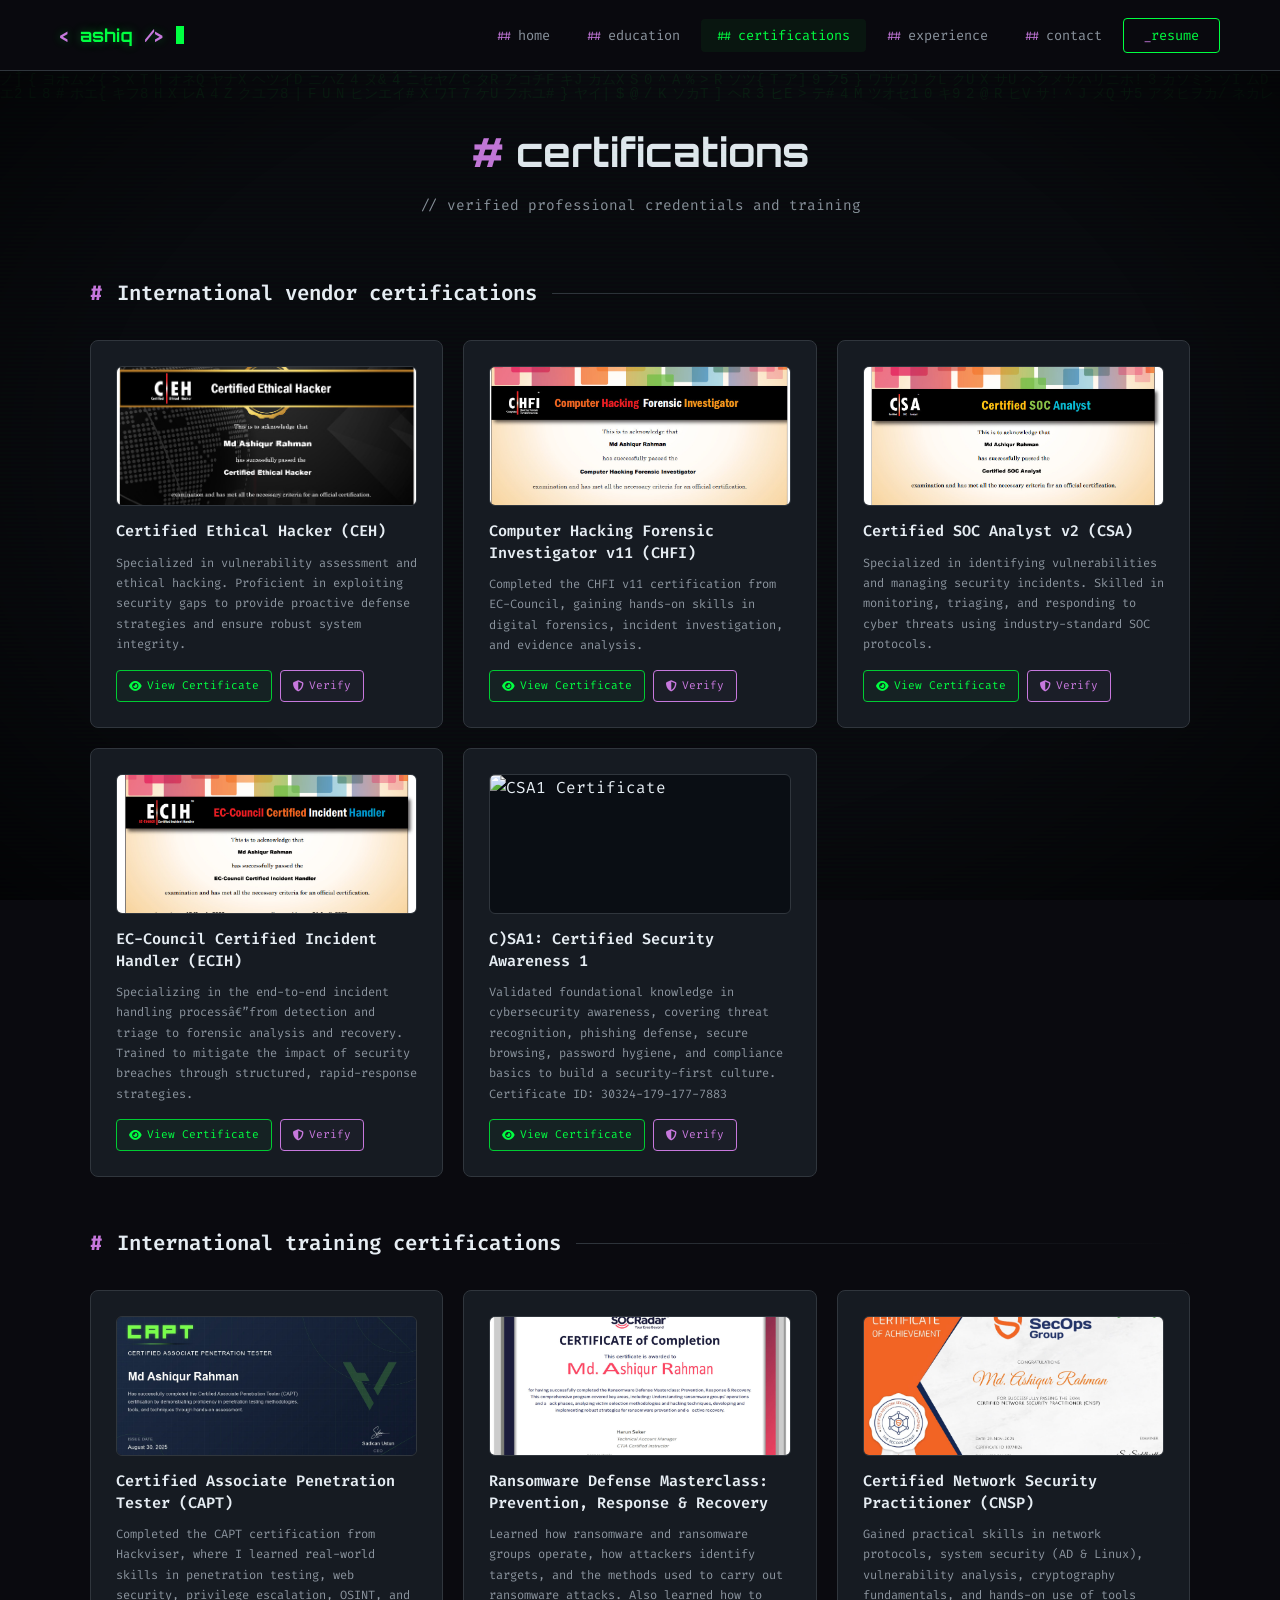
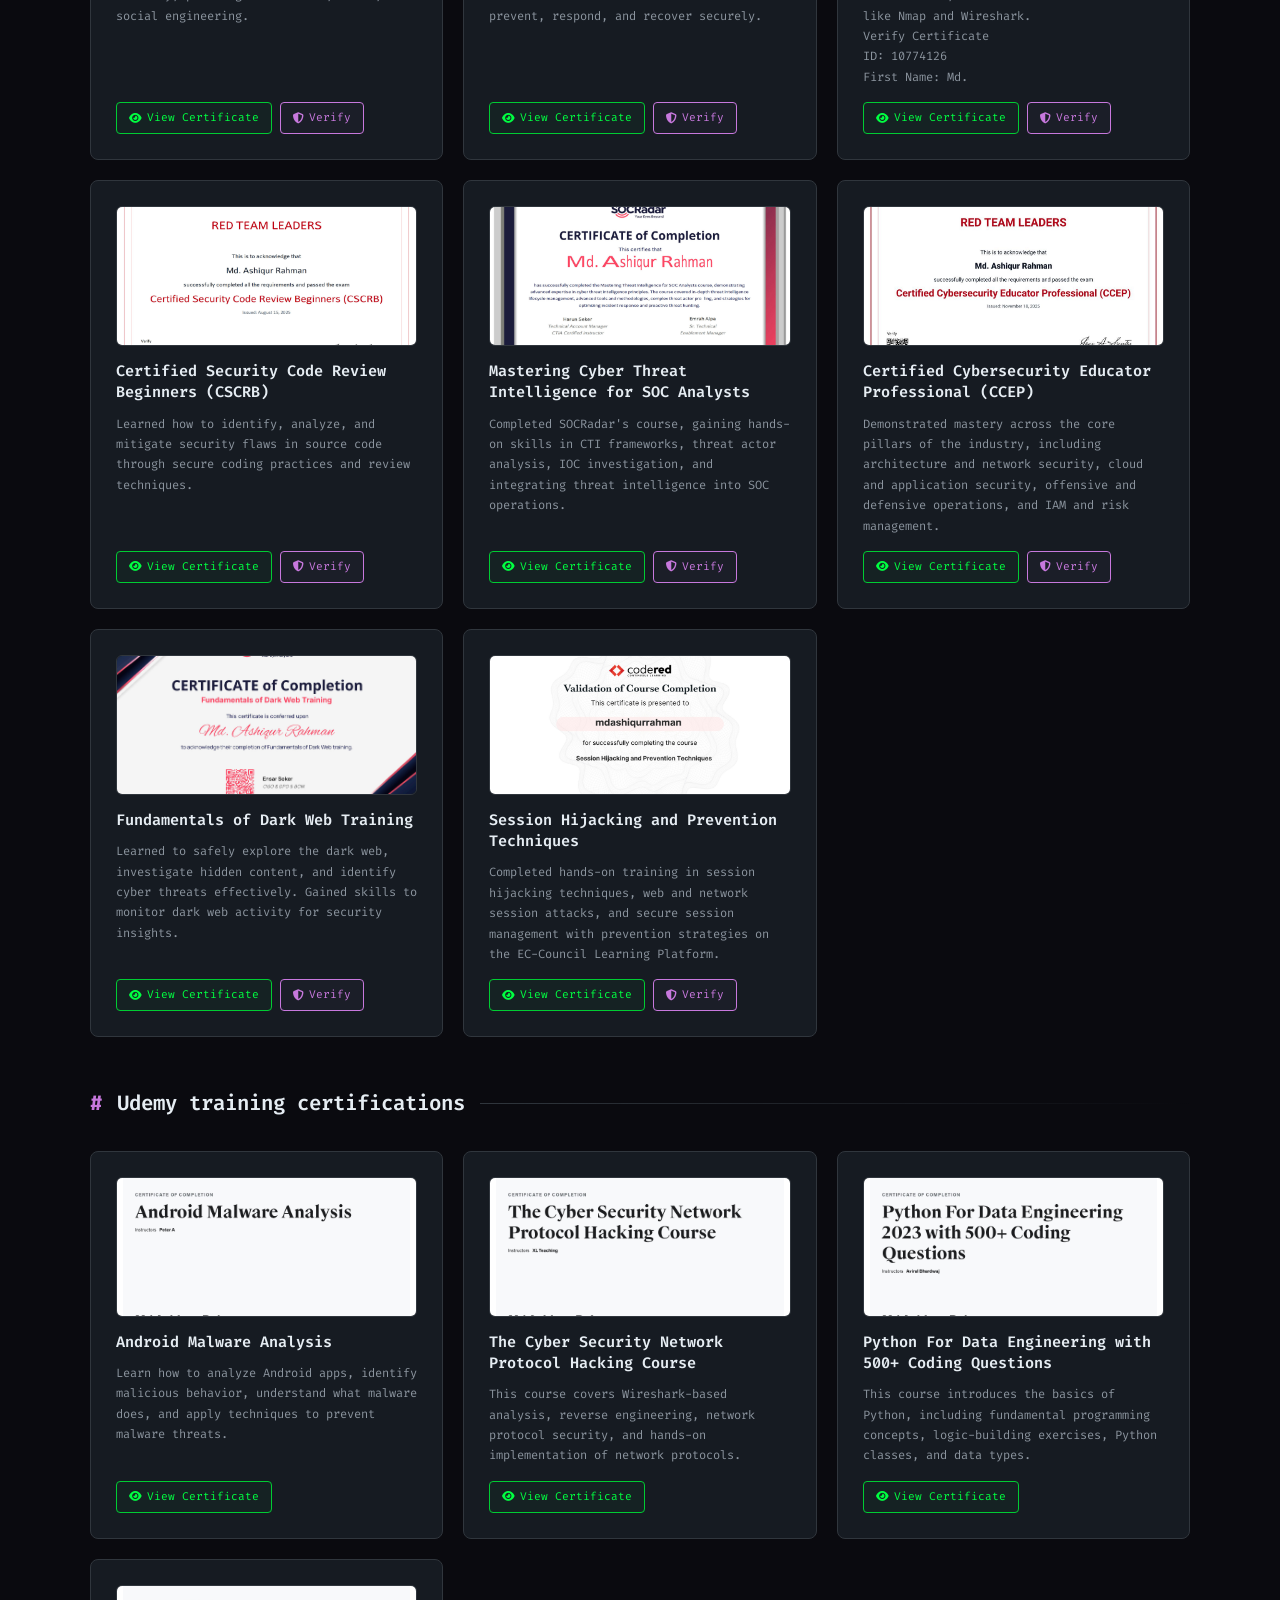
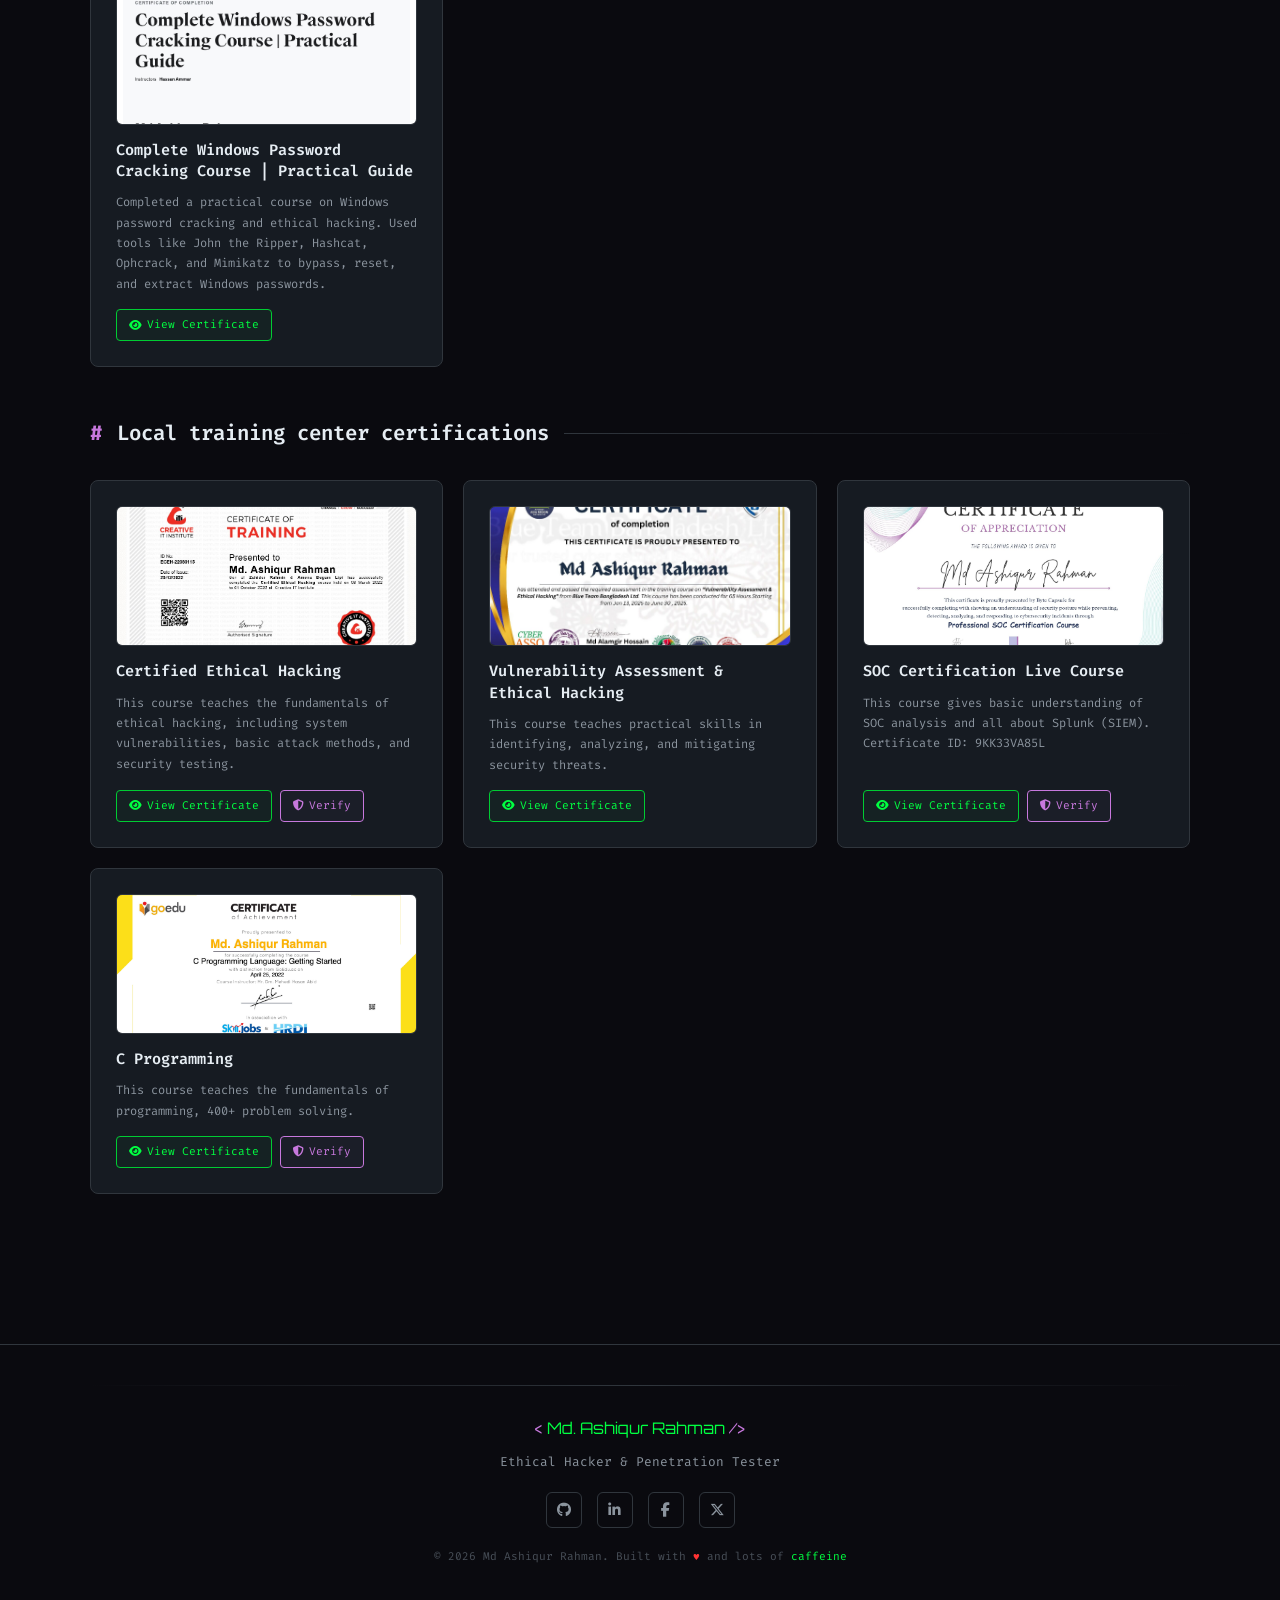
==== commit 0154a547: "Update certifications.html" ====
--- a/certifications.html
+++ b/certifications.html
@@ -1,4 +1,4 @@
-﻿<!DOCTYPE html>
+<!DOCTYPE html>
 <html lang="en">
 <head>
     <meta charset="UTF-8">
@@ -109,6 +109,15 @@
                         <div class="cert-links">
                             <a href="images/Screenshot_2.jpg" target="_blank" class="cert-link"><i class="fa-solid fa-eye"></i> View Certificate</a>
                             <a href="https://aspen.eccouncil.org/VerifyBadge?type=certification&a=wAYnH3V6ZuIBVJ+5RF+nX1T6Pq6Szw/CJ2M9+wcdu/U=" target="_blank" class="cert-link verify"><i class="fa-solid fa-shield-halved"></i> Verify</a>
+                                                 </div>
+                    </div>
+                    <div class="cert-card">
+                        <img class="cert-image" src="images/Md.-Ashiqur-RahmanCSA1-Certified-Security-Awareness-1Mile2-Cybersecurity-CertificateMile2-Cybersecurity-Institute.png" alt="CSA1 Certificate">
+                        <h3 class="cert-title">C)SA1: Certified Security Awareness 1</h3>
+                        <p class="cert-desc">Validated foundational knowledge in cybersecurity awareness, covering threat recognition, phishing defense, secure browsing, password hygiene, and compliance basics to build a security-first culture. Certificate ID: 30324-179-177-7883</p>
+                        <div class="cert-links">
+                            <a href="images/Md.-Ashiqur-RahmanCSA1-Certified-Security-Awareness-1Mile2-Cybersecurity-CertificateMile2-Cybersecurity-Institute.png" target="_blank" class="cert-link"><i class="fa-solid fa-eye"></i> View Certificate</a>
+                            <a href="https://mile2.com/certificate-verification/" target="_blank" class="cert-link verify"><i class="fa-solid fa-shield-halved"></i> Verify</a>
                         </div>
                     </div>
                 </div>
